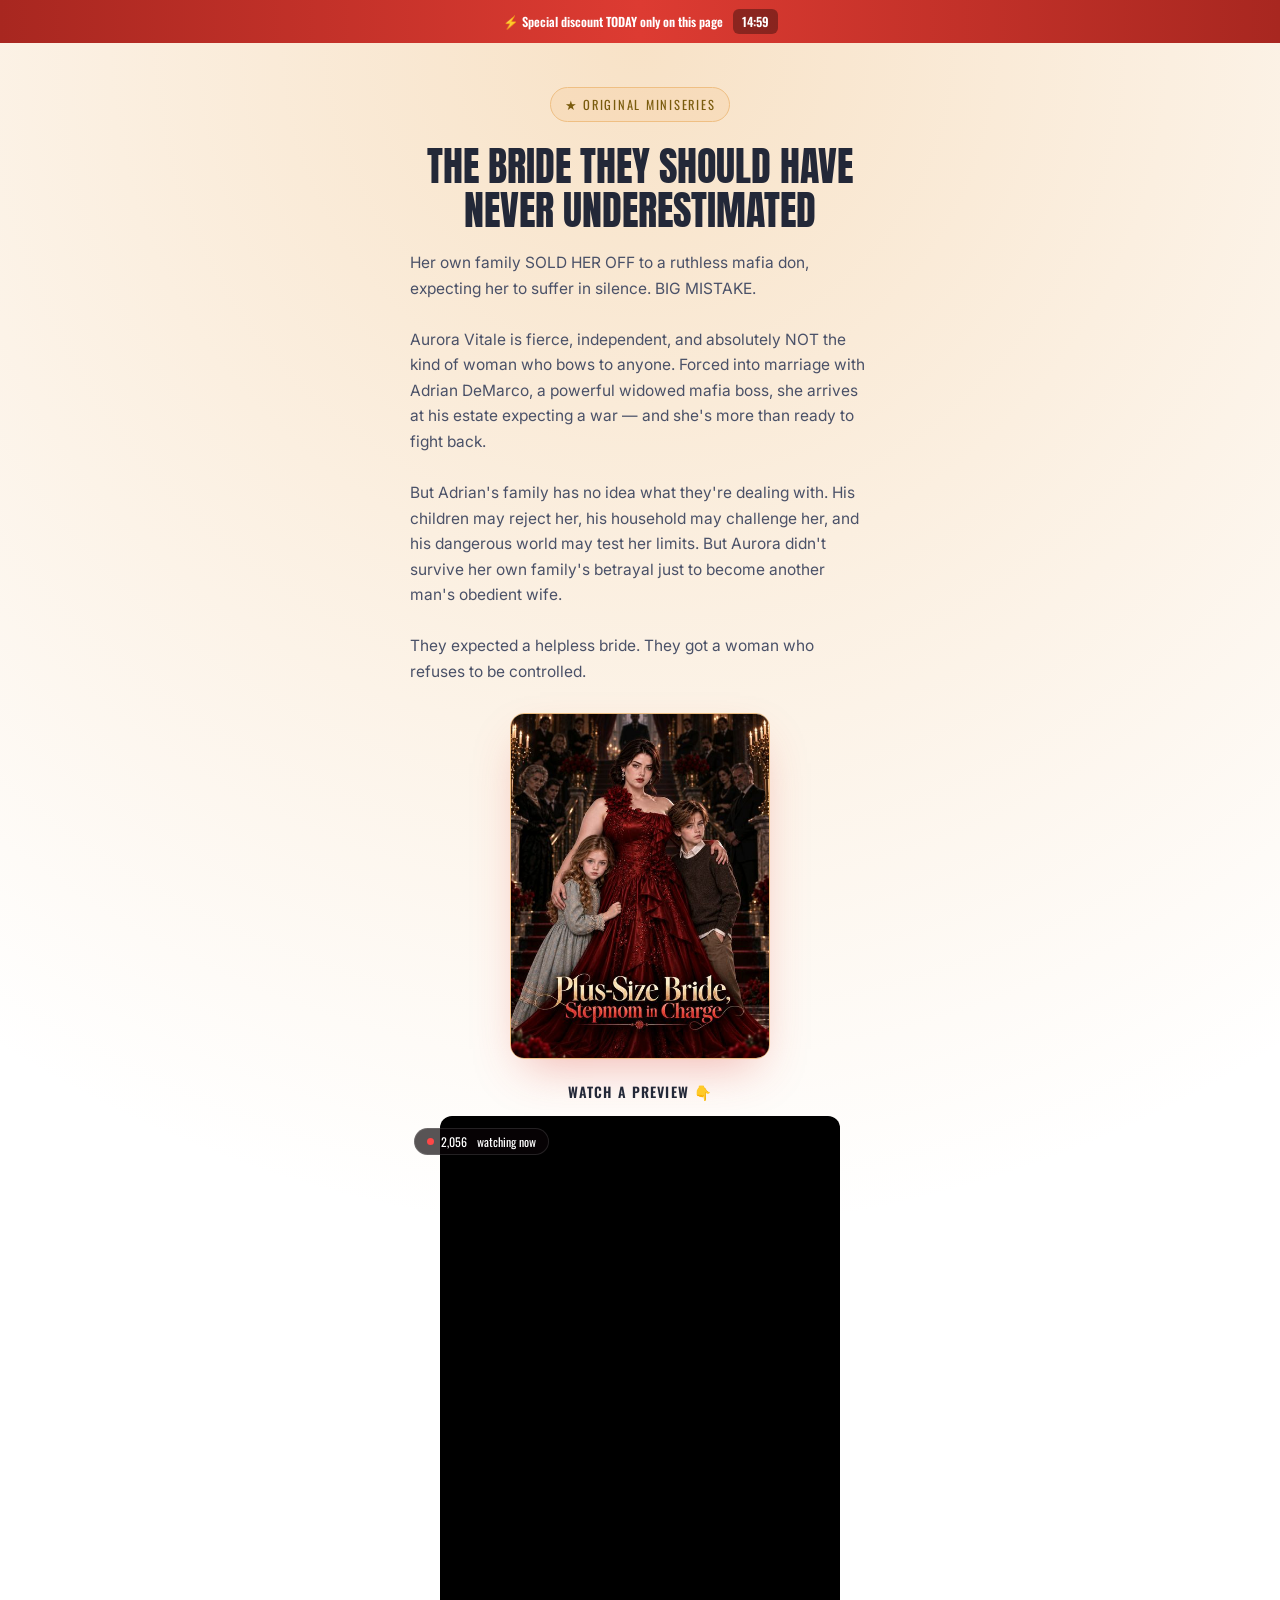
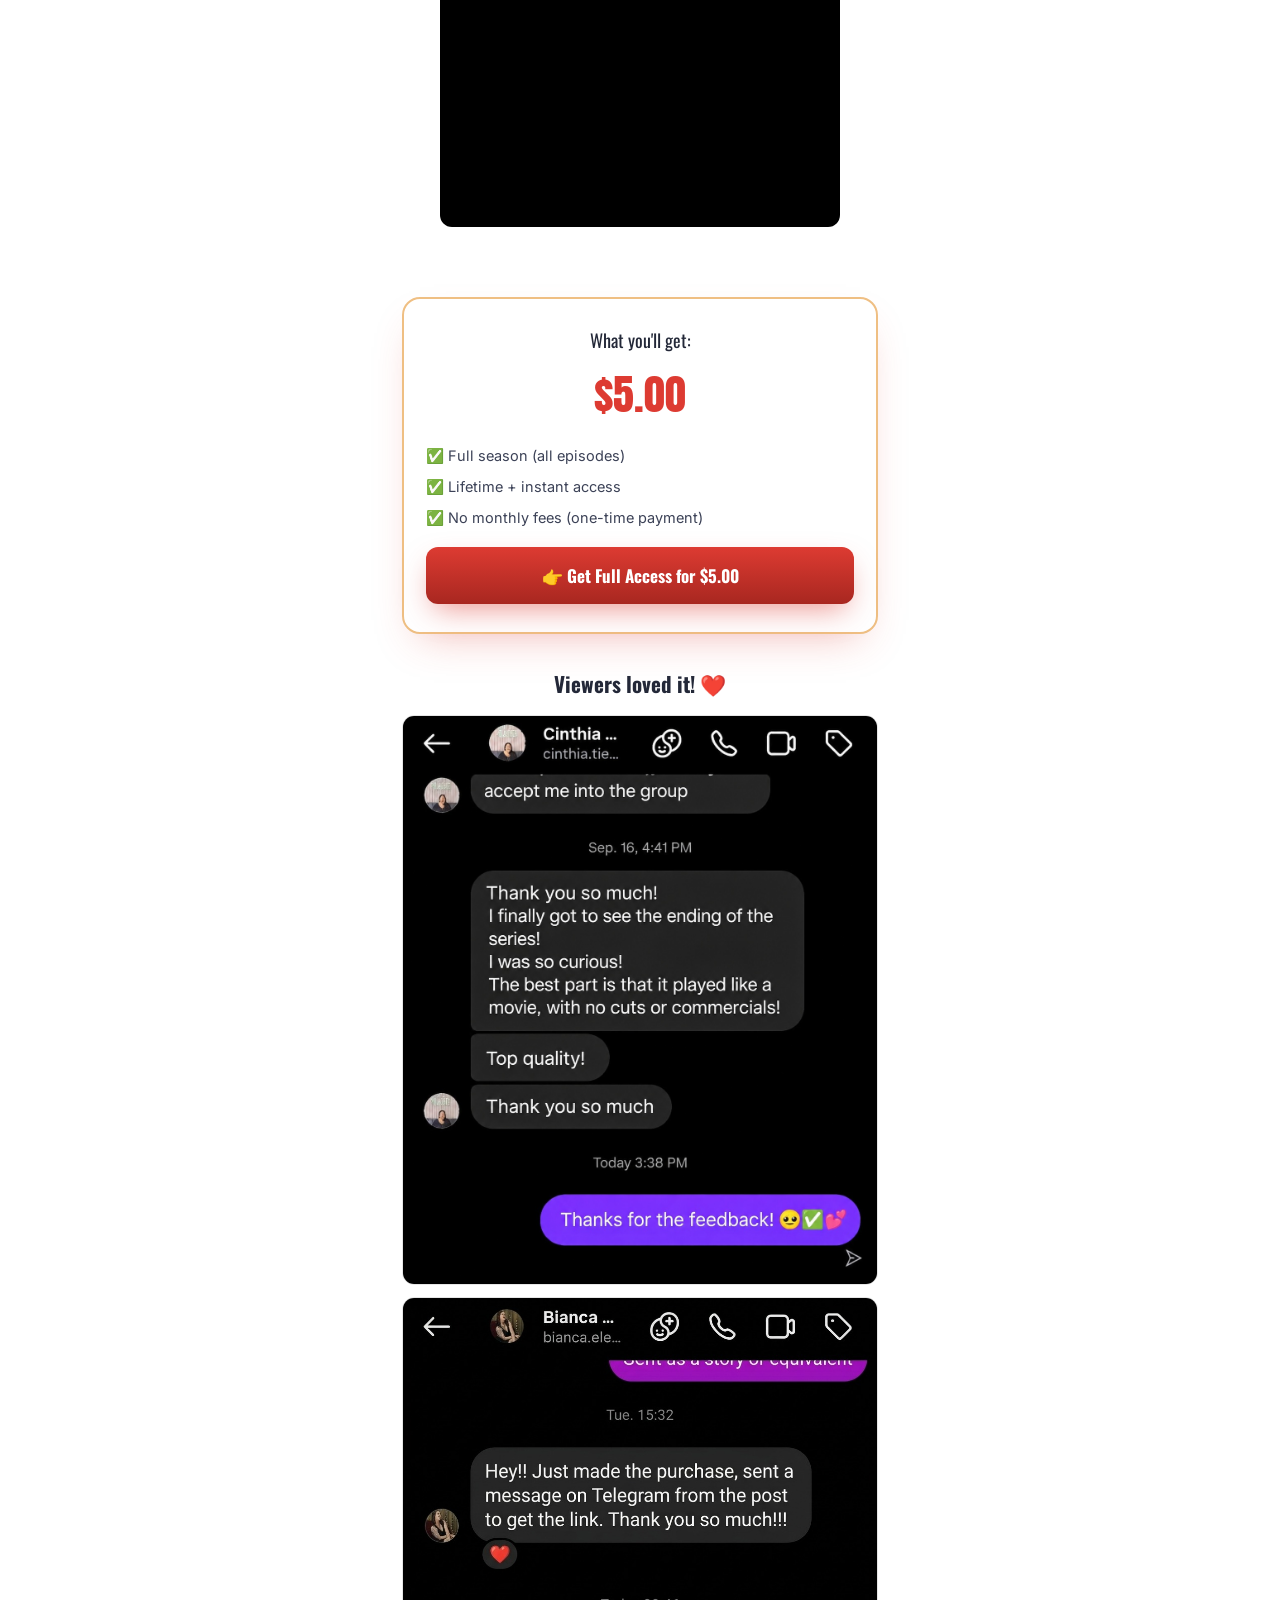
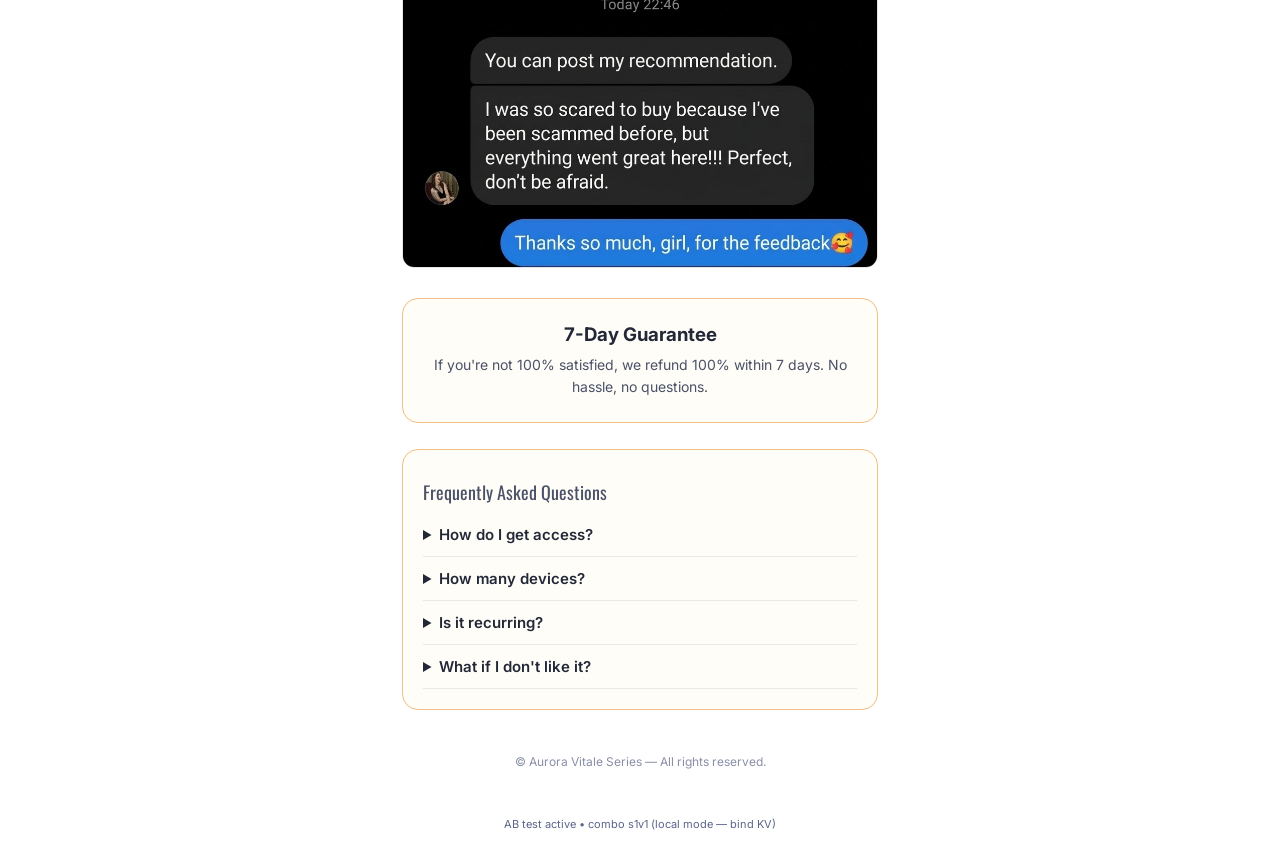
==== public/index.html @ 8e9e40f5 "Player TikTok: bloqueia cliques p/ fora (so play/pause no centro)" ====
<!DOCTYPE html>
<html lang="en">
<head>
<meta charset="UTF-8">
<meta name="viewport" content="width=device-width, initial-scale=1.0">
<title>The Bride They Should Have Never Underestimated — Watch Now</title>
<meta name="description" content="Aurora Vitale was sold off to a ruthless mafia don. Big mistake. Watch the preview now.">
<link rel="preconnect" href="https://fonts.googleapis.com">
<link rel="preconnect" href="https://fonts.gstatic.com" crossorigin>
<link href="https://fonts.googleapis.com/css2?family=Anton&family=Inter:ital,wght@0,400;0,500;0,600;1,400&family=Oswald:wght@500;600;700&display=swap" rel="stylesheet">
<style>
*{margin:0;padding:0;box-sizing:border-box}
body{font-family:'Inter',sans-serif;background:#ffffff;color:#232838;-webkit-font-smoothing:antialiased}
.wrap{max-width:520px;margin:0 auto;padding:0 22px}
.promo-bar{position:sticky;top:0;z-index:500;background:linear-gradient(90deg,#a82720,#dd3b32 50%,#a82720);color:#fff;display:flex;align-items:center;justify-content:center;gap:10px;padding:9px 14px;font-family:'Oswald',sans-serif;font-weight:600;font-size:12.5px;text-align:center}
.promo-timer{background:rgba(0,0,0,.35);padding:3px 9px;border-radius:6px;font-variant-numeric:tabular-nums}
.hero{padding:44px 0 30px;text-align:center;background:radial-gradient(circle at 50% 0%,rgba(239,191,131,.45),transparent 62%),#ffffff}
.kicker{display:inline-flex;align-items:center;gap:8px;font-family:'Oswald',sans-serif;letter-spacing:.14em;font-size:12.5px;color:#7a5c0e;text-transform:uppercase;background:rgba(239,191,131,.22);border:1px solid #efbf83;padding:7px 14px;border-radius:999px;margin-bottom:22px}
h1.title{font-family:'Anton',sans-serif;font-weight:400;text-transform:uppercase;font-size:clamp(28px,8vw,40px);line-height:1.1;margin:0 0 18px}
.subtitle{font-size:15.5px;line-height:1.65;color:#4a5168;max-width:460px;margin:0 auto 28px;white-space:pre-line;text-align:left}
.preview-label{font-family:'Oswald',sans-serif;font-weight:600;text-transform:uppercase;letter-spacing:.08em;font-size:14px;margin:0 0 14px}
.video-frame{width:100%;position:relative;line-height:0}
.video-box{position:relative;width:100%;max-width:400px;margin:0 auto;aspect-ratio:9/16;overflow:hidden;background:#000;border-radius:12px;border:1px solid rgba(0,0,0,.15)}
.video-box video,.video-box iframe{position:absolute;inset:0;width:100%;height:100%;background:#000;border:0}
.video-box video{object-fit:cover}
.click-catcher{position:absolute;left:0;width:100%;z-index:30;background:transparent}
.click-catcher.top{top:0;height:76px}
.click-catcher.bottom{bottom:0;height:84px}
.viewer-badge{position:absolute;top:12px;left:12px;z-index:20;display:flex;align-items:center;gap:7px;background:rgba(10,4,6,.68);border:1px solid rgba(255,255,255,.12);color:#fff;font-family:'Oswald',sans-serif;font-size:12px;padding:6px 12px;border-radius:999px;line-height:1.1}
.dot{width:7px;height:7px;border-radius:50%;background:#ff4747;animation:pulse 1.6s infinite}
@keyframes pulse{0%{box-shadow:0 0 0 0 rgba(255,71,71,.55)}70%{box-shadow:0 0 0 7px rgba(255,71,71,0)}100%{box-shadow:0 0 0 0 rgba(255,71,71,0)}}
.offer-section{padding:40px 0 10px}
.offer-card{background:#ffffff;border:2px solid #efbf83;border-radius:18px;padding:28px 22px;text-align:center;position:relative;box-shadow:0 18px 40px -18px rgba(221,59,50,.35)}
.offer-heading{font-family:'Oswald',sans-serif;font-size:18px;margin-bottom:10px}
.price{font-family:'Anton',sans-serif;font-size:42px;color:#dd3b32;margin:6px 0}
.benefits{list-style:none;text-align:left;margin:18px 0;font-size:14.5px;line-height:1.6;color:#3c4257}
.benefits li{margin:8px 0}
.btn{display:block;width:100%;padding:16px;border-radius:12px;font-family:'Oswald',sans-serif;font-weight:700;font-size:17px;text-decoration:none;text-align:center;cursor:pointer;border:0}
.btn-primary{background:linear-gradient(180deg,#dd3b32,#a82720);color:#fff;box-shadow:0 12px 30px -8px rgba(221,59,50,.55)}
.btn-premium{background:linear-gradient(180deg,#efbf83,#d9a441);color:#3a2a05;margin-top:12px}
.downsell{display:block;margin-top:12px;color:#6b7194;font-size:13px}
.love-heading{text-align:center;font-family:'Oswald',sans-serif;margin:34px 0 16px;font-size:21px}
.testi{display:grid;gap:12px}
.testi img{width:100%;border-radius:12px;border:1px solid rgba(0,0,0,.1)}
.guarantee-card{background:#fffdf7;border:1px solid #efbf83;border-radius:16px;padding:24px;margin-top:30px;text-align:center}
.faq-card{background:#fffdf7;border:1px solid #efbf83;border-radius:16px;padding:20px;margin:26px 0}
.faq-card details{border-bottom:1px solid rgba(0,0,0,.08);padding:12px 0}
.faq-card summary{cursor:pointer;font-weight:600;font-size:15px}
.faq-card p{color:#4a5168;font-size:14px;margin-top:8px;line-height:1.6}
footer{text-align:center;color:#8a8fa8;font-size:12px;padding:18px 0 40px}
.modal-overlay{position:fixed;inset:0;background:rgba(0,0,0,.7);display:none;align-items:center;justify-content:center;padding:20px;z-index:1000}
.modal-overlay.active{display:flex}
.modal-card{background:#ffffff;border-radius:18px;max-width:420px;width:100%;padding:28px 22px;text-align:center;position:relative;border:2px solid #efbf83;color:#232838}
.modal-close{position:absolute;top:10px;right:14px;background:none;border:0;color:#232838;font-size:20px;cursor:pointer}
.badge{background:#efbf83;color:#3a2a05;font-family:'Oswald',sans-serif;font-size:12px;font-weight:700;padding:5px 12px;border-radius:999px;display:inline-block;margin-bottom:12px}
.buy-toast{position:fixed;bottom:16px;left:16px;right:16px;max-width:380px;background:#fff;color:#111;border-radius:12px;padding:12px 14px;display:none;z-index:900;box-shadow:0 10px 30px rgba(0,0,0,.4);font-size:13.5px}
.buy-toast.show{display:block}
.ab-tag{font-size:11px;color:#5b658a;text-align:center;padding:8px}
.cover{width:min(74%,260px);margin:0 auto 22px;border-radius:14px;overflow:hidden;border:1px solid #efbf83;box-shadow:0 20px 45px -14px rgba(221,59,50,.35)}
.cover img{width:100%;display:block}
</style>
</head>
<body data-combo="">

<div class="promo-bar">⚡ Special discount TODAY only on this page <span class="promo-timer" id="timer">15:00</span></div>

<section class="hero">
<div class="wrap">
<div class="kicker">★ Original Miniseries</div>
<h1 class="title" id="ab-title">The Bride They Should Have Never Underestimated</h1>
<p class="subtitle" id="ab-body"></p>
<div class="cover"><img src="assets/cover.jpg" alt="Series cover"></div>
<p class="preview-label">Watch a preview 👇</p>
<div class="video-frame">
<span class="viewer-badge"><span class="dot"></span><span id="viewers">2,058</span>&nbsp;watching now</span>
<div class="video-box" id="ab-video-box">
<iframe id="ab-video" src="https://www.tiktok.com/player/v1/7687159415908125985" allow="encrypted-media; picture-in-picture" loading="lazy" title="Preview"></iframe>
<div class="click-catcher top"></div><div class="click-catcher bottom"></div>
</div>
</div>
</div>
</section>

<section class="offer-section">
<div class="wrap">
<div class="offer-card">
<p class="offer-heading">What you'll get:</p>
<p class="price">$5.00</p>
<ul class="benefits">
<li>✅ Full season (all episodes)</li>
<li>✅ Lifetime + instant access</li>
<li>✅ No monthly fees (one-time payment)</li>
</ul>
<button class="btn btn-primary" id="btn-buy">👉 Get Full Access for $5.00</button>
</div>

<h2 class="love-heading">Viewers loved it! ❤️</h2>
<div class="testi">
<img src="assets/dep1.jpg" alt="Viewer testimonial">
<img src="assets/dep2.jpg" alt="Viewer testimonial">
</div>

<div class="guarantee-card">
<h3>7-Day Guarantee</h3>
<p style="color:#4a5168;font-size:14px;margin-top:8px;line-height:1.6">If you're not 100% satisfied, we refund 100% within 7 days. No hassle, no questions.</p>
</div>

<div class="faq-card">
<p style="font-family:'Oswald';font-size:18px;margin-bottom:6px">Frequently Asked Questions</p>
<details><summary>How do I get access?</summary><p>Right after payment is approved you receive the access link instantly by email/WhatsApp and can watch all episodes.</p></details>
<details><summary>How many devices?</summary><p>Phone, tablet or computer — no device limit.</p></details>
<details><summary>Is it recurring?</summary><p>No. One-time payment, lifetime access, no monthly fees.</p></details>
<details><summary>What if I don't like it?</summary><p>7-day guarantee, 100% refund, no bureaucracy.</p></details>
</div>

<footer>© Aurora Vitale Series — All rights reserved.</footer>
<div class="ab-tag" id="ab-tag">AB test • combo …</div>
</div>
</section>

<div class="modal-overlay" id="modal">
<div class="modal-card">
<button class="modal-close" id="modal-close">✕</button>
<span class="badge">✕ UPGRADE PREMIUM</span>
<h3>Premium Pack</h3>
<p class="price">$10.00</p>
<p style="color:#4a5168;font-size:14px">Lifetime access</p>
<ul class="benefits">
<li>• Full catalog of series</li>
<li>• Daily new releases</li>
<li>• All trending dramas</li>
<li>• Never pay for a series again 😉</li>
</ul>
<a class="btn btn-premium" id="pay-premium" href="/checkout-10.html">Get Premium for $10.00</a>
<a class="downsell" id="pay-basic" href="/checkout-5.html">I want only this series for $5.00</a>
</div>
</div>

<div class="buy-toast" id="toast"><strong id="toast-name">Jessica, Texas</strong> <span id="toast-time">just bought now</span></div>

<script>
// A/B 3x3 on Cloudflare Pages (Functions + KV).
// ?ab=s1v1 forces a combo. Otherwise GET /api/next (global round-robin).
// Falls back to localStorage rotation if API/KV not configured yet.
// Views + clicks POST to /api/track. Checkout links carry ?ab= too.
(function(){
var SYNOPSES = {
1: {title: "The Bride They Should Have Never Underestimated", body: "Her own family SOLD HER OFF to a ruthless mafia don, expecting her to suffer in silence. BIG MISTAKE.\n\nAurora Vitale is fierce, independent, and absolutely NOT the kind of woman who bows to anyone. Forced into marriage with Adrian DeMarco, a powerful widowed mafia boss, she arrives at his estate expecting a war \u2014 and she's more than ready to fight back.\n\nBut Adrian's family has no idea what they're dealing with. His children may reject her, his household may challenge her, and his dangerous world may test her limits. But Aurora didn't survive her own family's betrayal just to become another man's obedient wife.\n\nThey expected a helpless bride. They got a woman who refuses to be controlled."},
2: {title: "The Plus-Size Bride Who Terrified the Mafia", body: "They judged her by her appearance. They underestimated her strength. And they made the BIGGEST mistake of their lives.\n\nAurora Vitale is a plus-size woman with a fierce personality, an unbreakable spirit, and absolutely ZERO intention of letting anyone dictate her worth. When her own family forces her into marriage with Adrian DeMarco, a wealthy and feared mafia don, everyone expects her to be the quiet, obedient bride.\n\nBut Aurora doesn't play by anyone else's rules.\n\nInside the DeMarco estate, she faces a powerful husband, a family full of tension, and children who may not be ready to accept her as their stepmother. Yet the more they challenge her, the more determined she becomes to claim her place.\n\nShe's not there to beg for acceptance. She's not there to prove she's worthy of respect. And she's certainly not there to let anyone treat her like she's nothing."},
3: {title: "The Bride Who Turned a Mafia Empire Upside Down", body: "A FORCED MARRIAGE. A DANGEROUS MAFIA BOSS. A BRIDE WHO REFUSES TO OBEY.\n\nAurora Vitale never expected her own family to betray her by selling her into marriage with Adrian DeMarco, a widowed mafia don accustomed to getting everything he wants.\n\nBut Adrian is about to discover that his new wife is nothing like the woman he expected.\n\nAurora arrives at his estate with a sharp tongue, an iron will, and no intention of becoming a prisoner in her own marriage. As she steps into the role of stepmother to his children, tensions rise, loyalties are tested, and the battle for control of the DeMarco household begins.\n\nAdrian may command a dangerous empire, but Aurora refuses to let his power define her future. And as the walls between them begin to crack, neither of them may be prepared for what comes next."}
};
var PREVIEWS = {
1: {type: "tiktok", id: "7687159415908125985"},
2: {type: "tiktok", id: "7687509802456534305"},
3: {type: "tiktok", id: "7687523753533689121"}
};
function previewEmbed(p){
  if (p.type === "tiktok") return {tag: "iframe", src: "https://www.tiktok.com/player/v1/" + p.id};
  return {tag: "video", src: p.src};
}
var COMBOS = ["s1v1","s1v2","s1v3","s2v1","s2v2","s2v3","s3v1","s3v2","s3v3"];
function qs(name){ try { return new URLSearchParams(window.location.search).get(name); } catch(e){ return null; } }
function fallbackCombo(){
  var n = 0;
  try { n = parseInt(localStorage.getItem("ab_counter") || "0", 10) || 0; } catch(e){}
  var c = COMBOS[n % COMBOS.length];
  try { localStorage.setItem("ab_counter", String(n + 1)); } catch(e){}
  return c;
}
function sendTrack(combo, event){
  try {
    var payload = JSON.stringify({combo: combo, event: event});
    if (navigator.sendBeacon) { navigator.sendBeacon("/api/track", new Blob([payload], {type: "application/json"})); }
    else { fetch("/api/track", {method: "POST", headers: {"content-type": "application/json"}, body: payload, keepalive: true}); }
  } catch(e){}
}
function render(combo, apiMode){
  if (COMBOS.indexOf(combo) === -1) combo = fallbackCombo();
  var s = parseInt(combo.charAt(1), 10), v = parseInt(combo.charAt(3), 10);
  document.body.setAttribute("data-combo", combo);
  document.title = SYNOPSES[s].title + " \u2014 Watch Now";
  document.getElementById("ab-title").textContent = SYNOPSES[s].title;
  document.getElementById("ab-body").textContent = SYNOPSES[s].body;
  document.getElementById("ab-video-box").innerHTML = '<iframe src="https://www.tiktok.com/player/v1/' + PREVIEWS[v].id + '" allow="encrypted-media; picture-in-picture" loading="lazy" title="Preview"></iframe><div class="click-catcher top"></div><div class="click-catcher bottom"></div>';
  document.getElementById("ab-tag").textContent = "AB test active \u2022 combo " + combo + (apiMode ? "" : " (local mode — bind KV)");
  var fwd = "";
  try {
    var keep = new URLSearchParams(window.location.search);
    keep.delete("ab");
    var ks = keep.toString();
    if (ks) fwd = "&" + ks;
  } catch(e){}
  ["pay-premium","pay-basic"].forEach(function(id){
    var a = document.getElementById(id);
    if (a && a.href.indexOf("ab=") === -1) a.href += (a.href.indexOf("?") === -1 ? "?" : "&") + "ab=" + combo + fwd;
  });
  sendTrack(combo, "view");
  ["pay-premium","pay-basic"].forEach(function(id){
    var a = document.getElementById(id);
    if (a && !a.dataset.tracked) { a.dataset.tracked = "1"; a.addEventListener("click", function(){ sendTrack(combo, "click"); }); }
  });
}
var forced = qs("ab");
if (forced && COMBOS.indexOf(forced) !== -1) { render(forced, true); }
else {
  fetch("/api/next", {cache: "no-store"}).then(function(r){ return r.json(); }).then(function(j){
    if (j && j.combo && COMBOS.indexOf(j.combo) !== -1) render(j.combo, true);
    else render(fallbackCombo(), false);
  }).catch(function(){ render(fallbackCombo(), false); });
}
// timer / viewers / toast / modal (same as PHP version)
var total=15*60,t=document.getElementById('timer');
setInterval(function(){var m=Math.floor(total/60),s2=total%60;t.textContent=(m<10?'0':'')+m+':'+(s2<10?'0':'')+s2;total--;if(total<0)total=15*60;},1000);
var vw=2058,el=document.getElementById('viewers');
setInterval(function(){vw+=Math.floor(Math.random()*9)-4;if(vw<1900)vw=1900;if(vw>2200)vw=2200;el.textContent=vw.toLocaleString('en-US');},2200);
var NAMES=['Jessica, Texas','Ashley, Florida','Emily, California','Sarah, New York','Megan, Ohio','Lauren, Georgia','Brittany, Arizona'],TIMES=['just now','1 min ago','2 min ago'];
function pick(a){return a[Math.floor(Math.random()*a.length)]}
var toast=document.getElementById('toast'),tn=document.getElementById('toast-name'),tt=document.getElementById('toast-time');
function show(){tn.textContent=pick(NAMES);tt.textContent=' '+pick(TIMES);toast.classList.add('show');setTimeout(function(){toast.classList.remove('show')},4500)}
setTimeout(show,3000);setInterval(show,9000);
var modal=document.getElementById('modal');
document.getElementById('btn-buy').addEventListener('click',function(){modal.classList.add('active')});
document.getElementById('modal-close').addEventListener('click',function(){modal.classList.remove('active')});
modal.addEventListener('click',function(e){if(e.target===modal)modal.classList.remove('active')});
})();
</script>
</body>
</html>
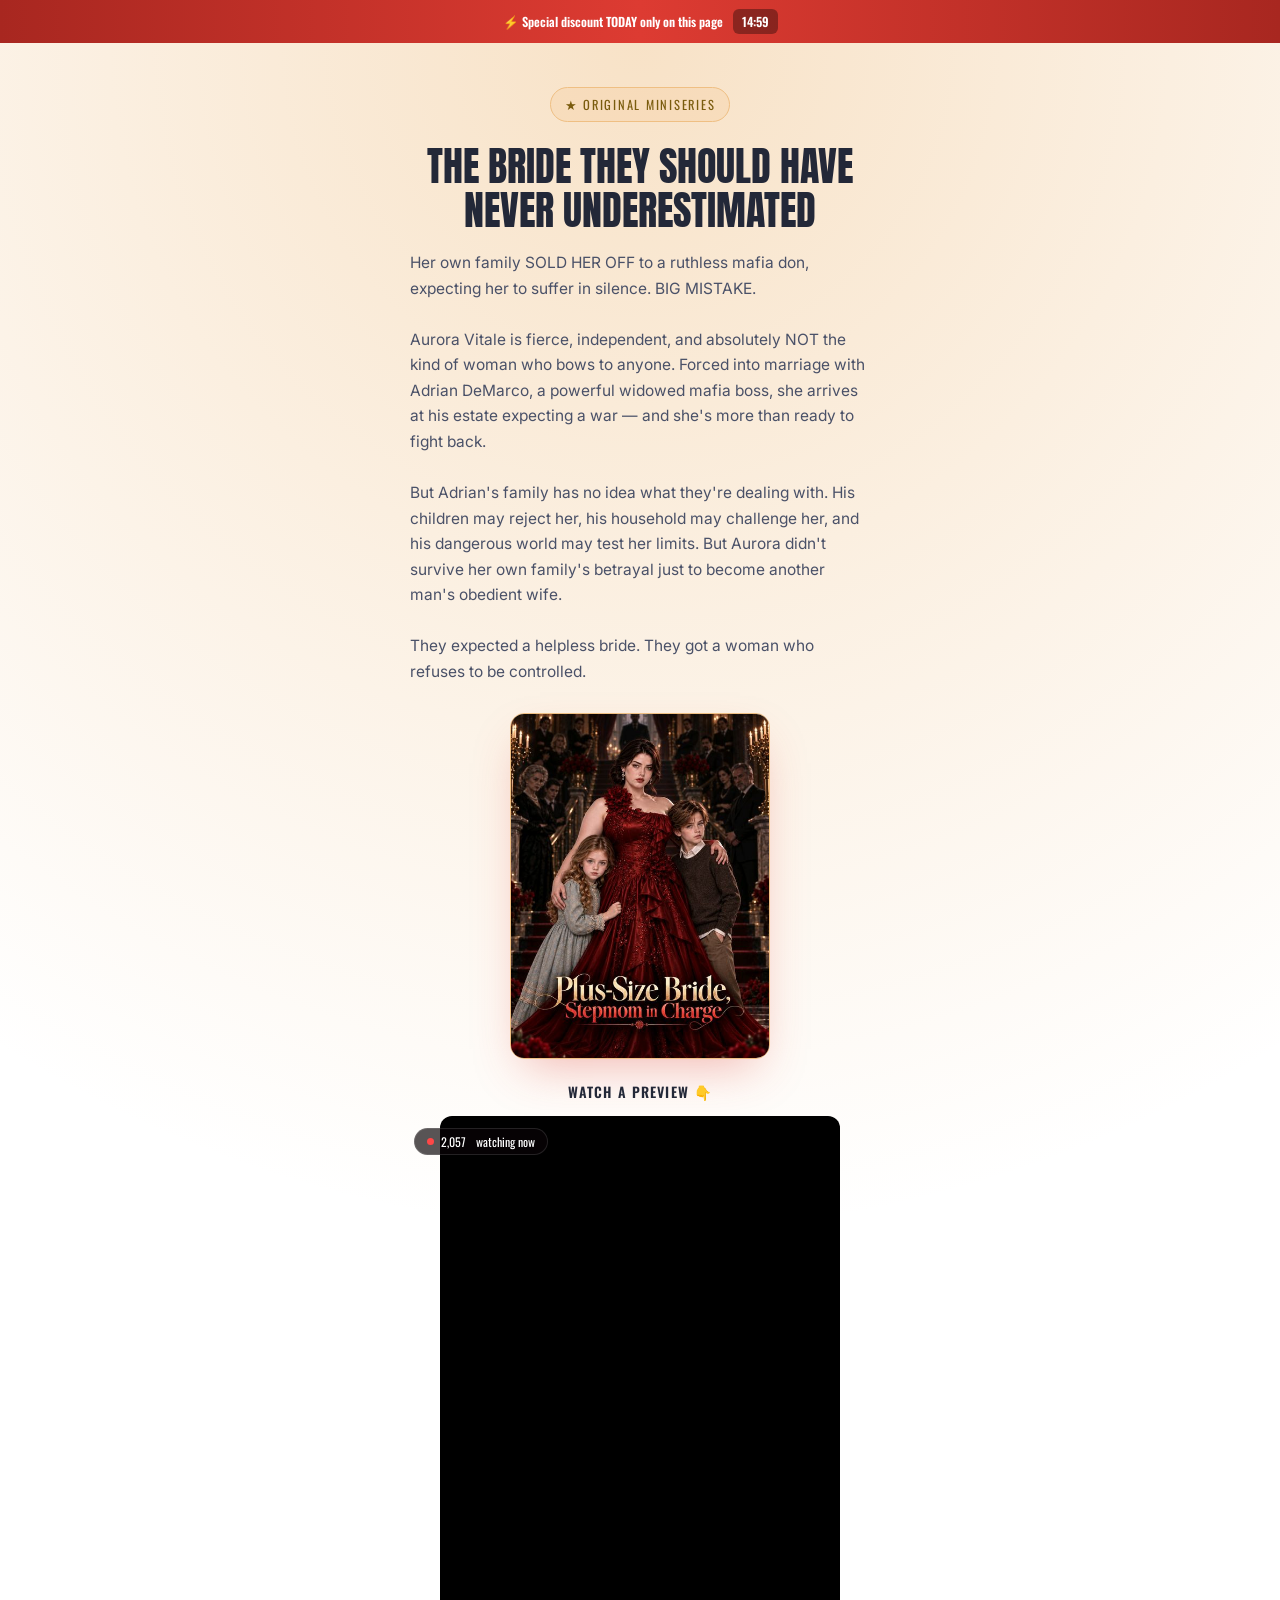
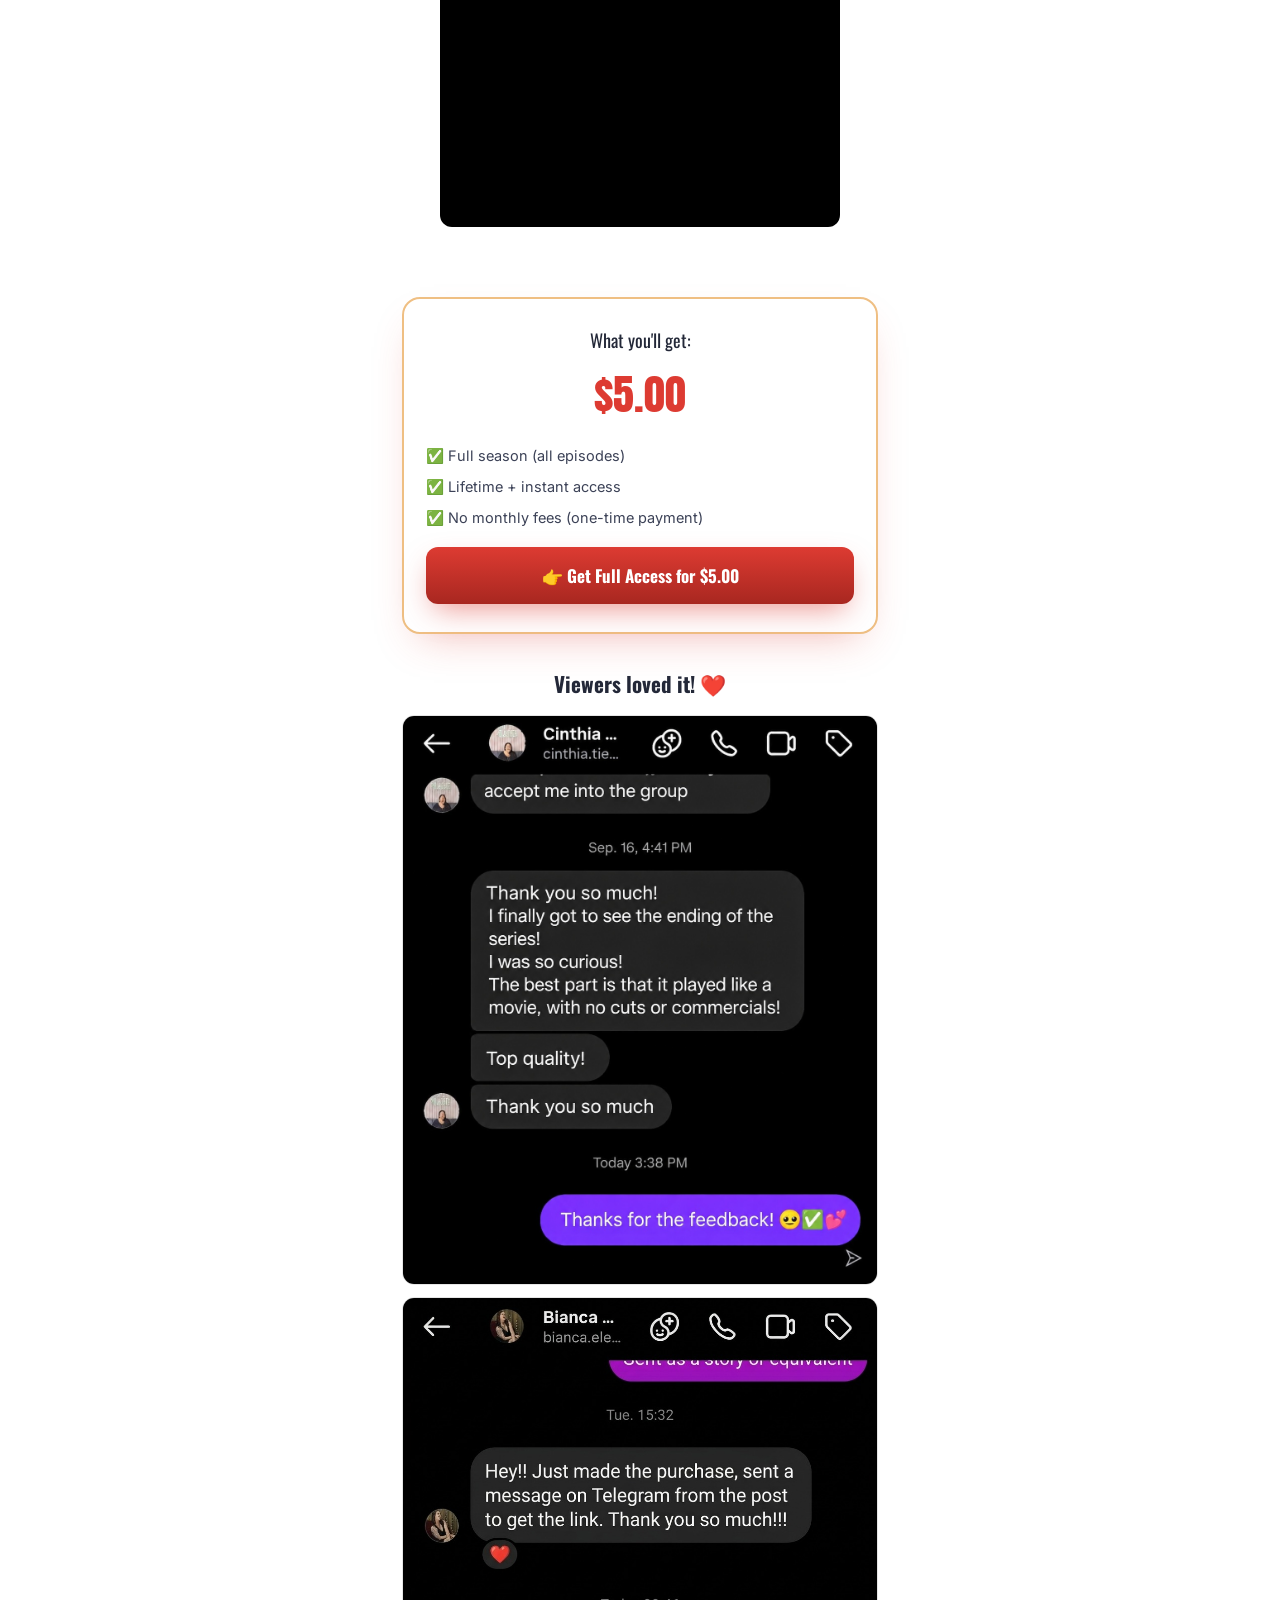
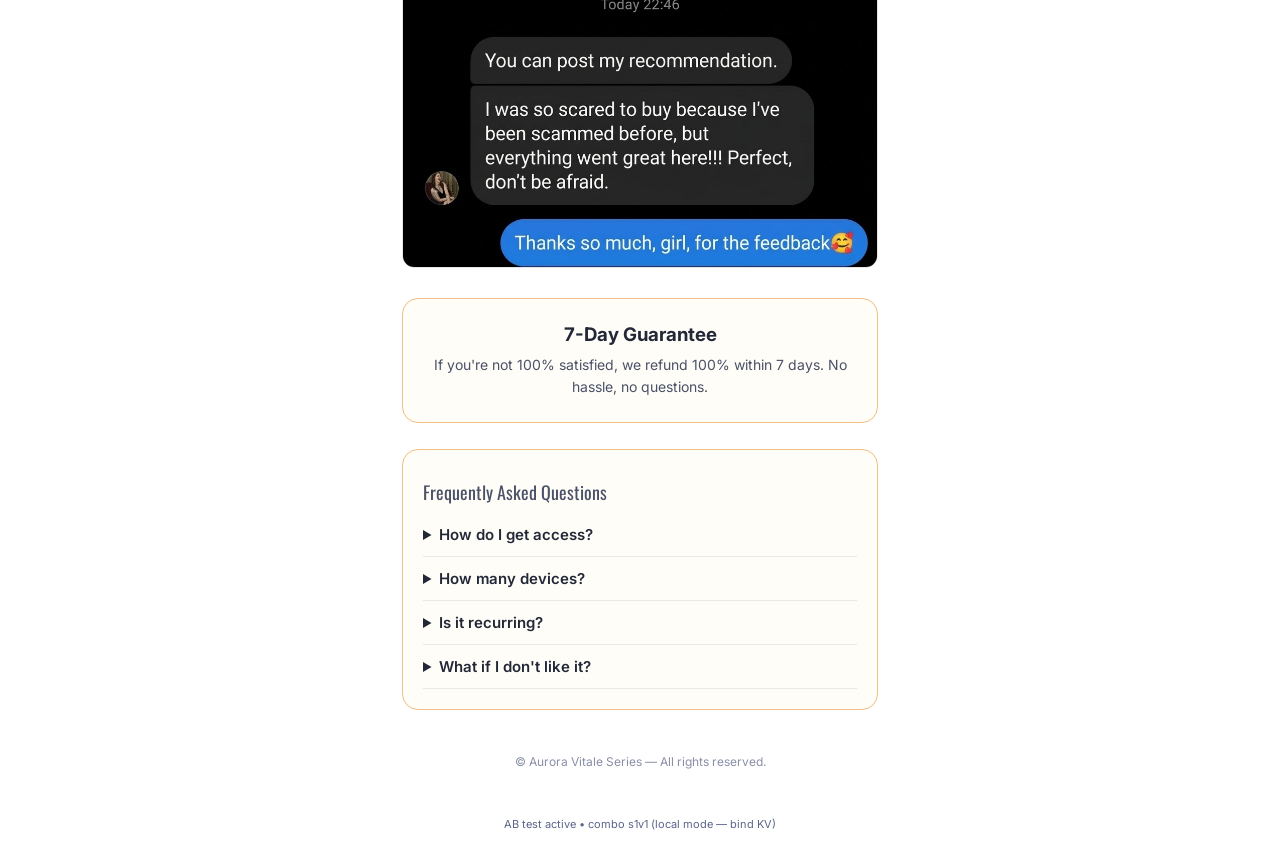
==== commit 7d30a312: "Player: bloqueia barra lateral do TikTok (like/share)" ====
--- a/public/index.html
+++ b/public/index.html
@@ -23,9 +23,10 @@
 .video-box{position:relative;width:100%;max-width:400px;margin:0 auto;aspect-ratio:9/16;overflow:hidden;background:#000;border-radius:12px;border:1px solid rgba(0,0,0,.15)}
 .video-box video,.video-box iframe{position:absolute;inset:0;width:100%;height:100%;background:#000;border:0}
 .video-box video{object-fit:cover}
-.click-catcher{position:absolute;left:0;width:100%;z-index:30;background:transparent}
-.click-catcher.top{top:0;height:76px}
-.click-catcher.bottom{bottom:0;height:84px}
+.click-catcher{position:absolute;z-index:30;background:transparent}
+.click-catcher.top{top:0;left:0;width:100%;height:76px}
+.click-catcher.bottom{bottom:0;left:0;width:100%;height:84px}
+.click-catcher.side{top:76px;bottom:84px;right:0;width:86px}
 .viewer-badge{position:absolute;top:12px;left:12px;z-index:20;display:flex;align-items:center;gap:7px;background:rgba(10,4,6,.68);border:1px solid rgba(255,255,255,.12);color:#fff;font-family:'Oswald',sans-serif;font-size:12px;padding:6px 12px;border-radius:999px;line-height:1.1}
 .dot{width:7px;height:7px;border-radius:50%;background:#ff4747;animation:pulse 1.6s infinite}
 @keyframes pulse{0%{box-shadow:0 0 0 0 rgba(255,71,71,.55)}70%{box-shadow:0 0 0 7px rgba(255,71,71,0)}100%{box-shadow:0 0 0 0 rgba(255,71,71,0)}}
@@ -75,7 +76,7 @@
 <span class="viewer-badge"><span class="dot"></span><span id="viewers">2,058</span>&nbsp;watching now</span>
 <div class="video-box" id="ab-video-box">
 <iframe id="ab-video" src="https://www.tiktok.com/player/v1/7687159415908125985" allow="encrypted-media; picture-in-picture" loading="lazy" title="Preview"></iframe>
-<div class="click-catcher top"></div><div class="click-catcher bottom"></div>
+<div class="click-catcher top"></div><div class="click-catcher bottom"></div><div class="click-catcher side"></div>
 </div>
 </div>
 </div>
@@ -181,7 +182,7 @@
   document.title = SYNOPSES[s].title + " \u2014 Watch Now";
   document.getElementById("ab-title").textContent = SYNOPSES[s].title;
   document.getElementById("ab-body").textContent = SYNOPSES[s].body;
-  document.getElementById("ab-video-box").innerHTML = '<iframe src="https://www.tiktok.com/player/v1/' + PREVIEWS[v].id + '" allow="encrypted-media; picture-in-picture" loading="lazy" title="Preview"></iframe><div class="click-catcher top"></div><div class="click-catcher bottom"></div>';
+  document.getElementById("ab-video-box").innerHTML = '<iframe src="https://www.tiktok.com/player/v1/' + PREVIEWS[v].id + '" allow="encrypted-media; picture-in-picture" loading="lazy" title="Preview"></iframe><div class="click-catcher top"></div><div class="click-catcher bottom"></div><div class="click-catcher side"></div>';
   document.getElementById("ab-tag").textContent = "AB test active \u2022 combo " + combo + (apiMode ? "" : " (local mode — bind KV)");
   var fwd = "";
   try {
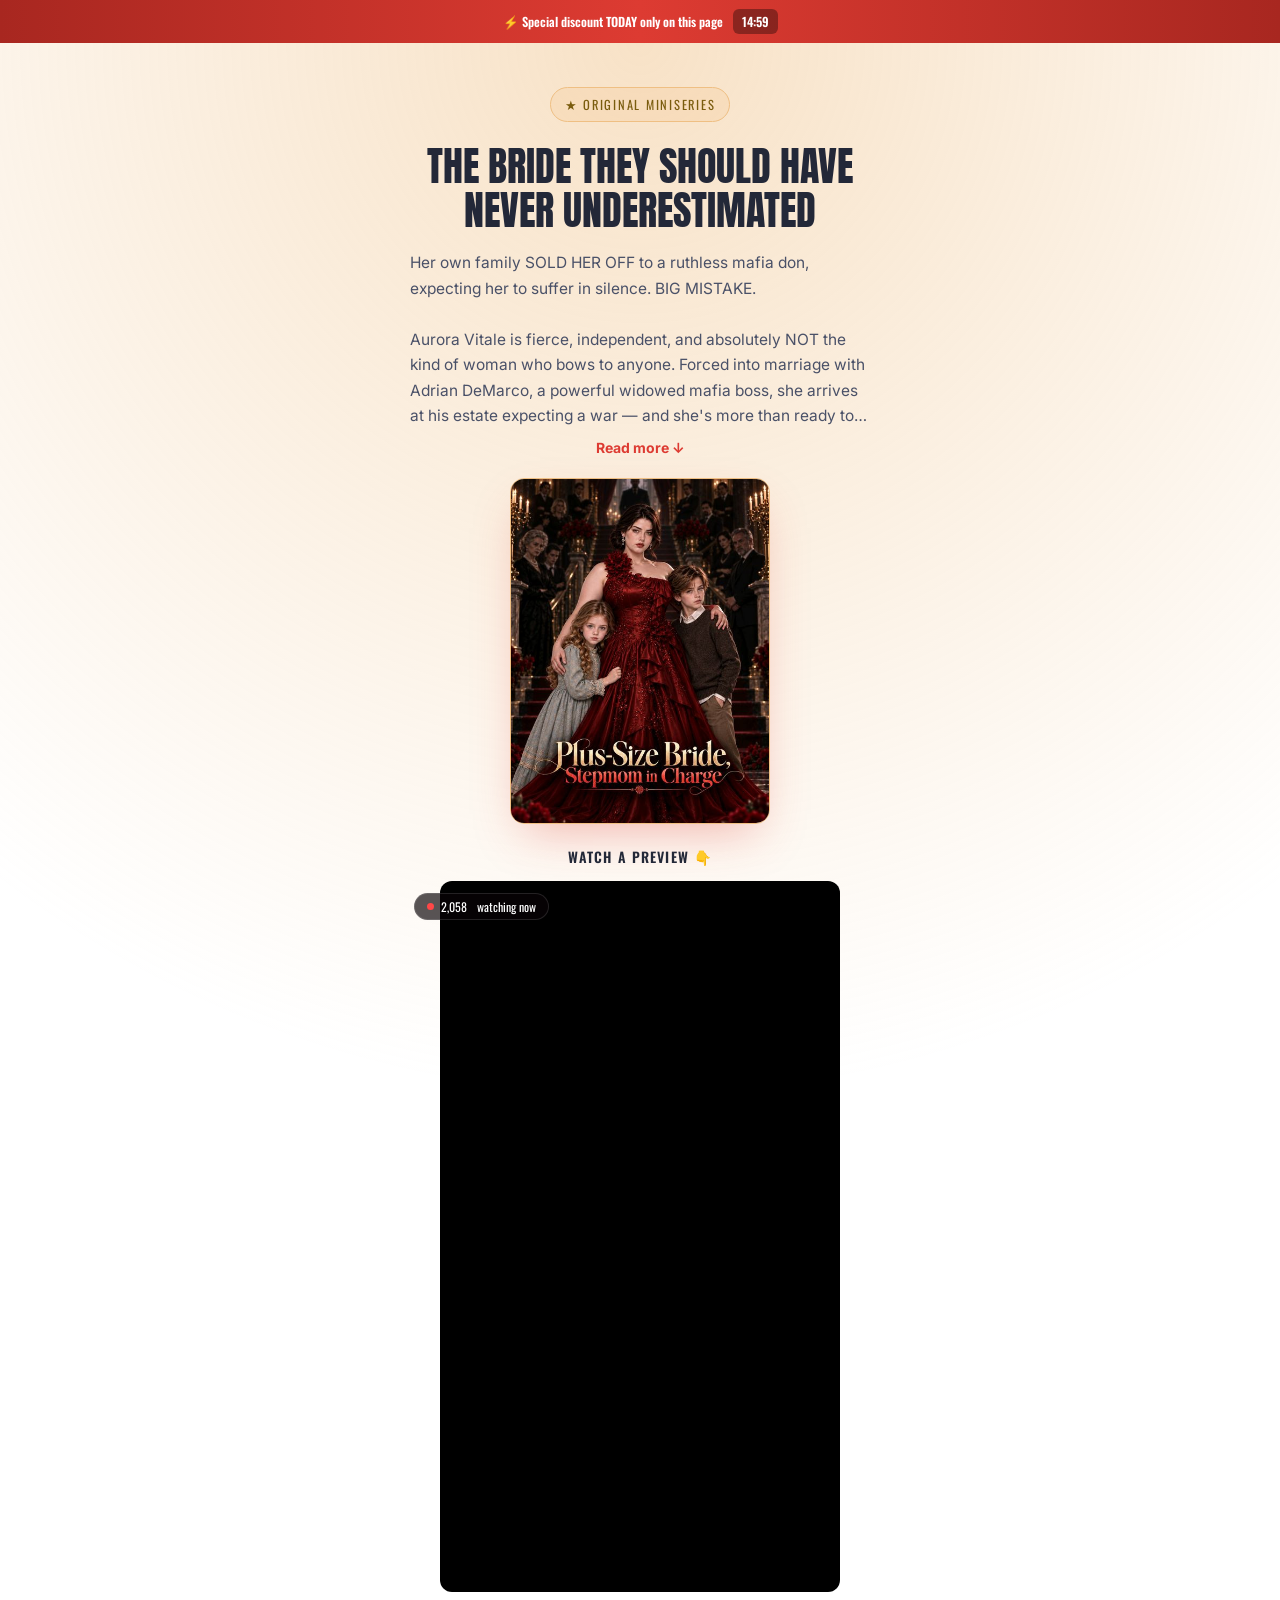
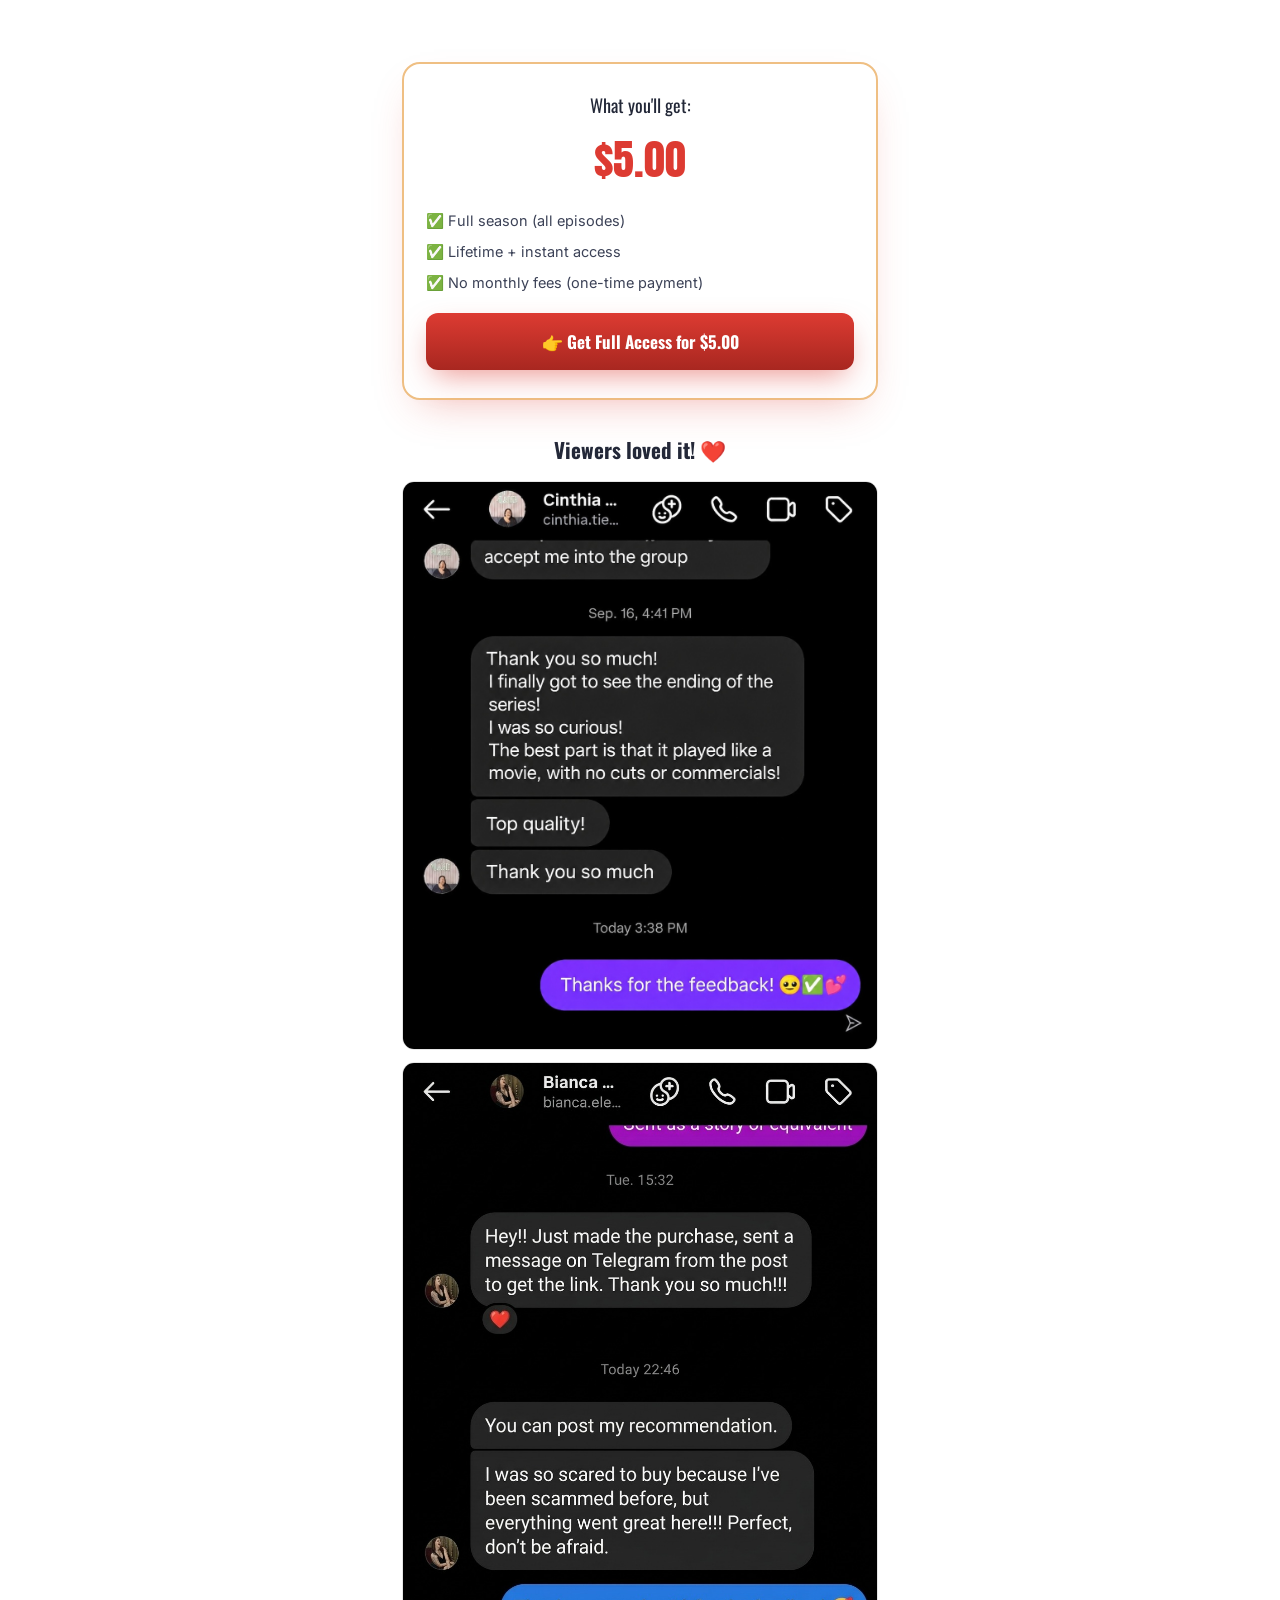
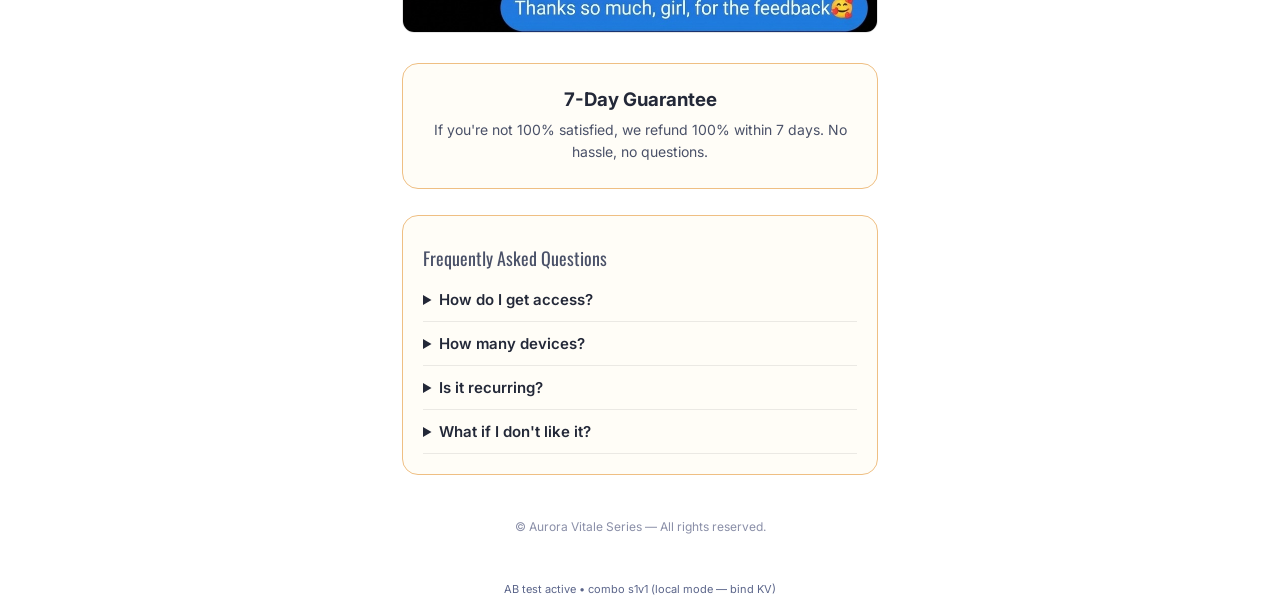
==== commit e210a211: "Sem bump/orderbump Altlink; sinopse com Read more (7 linhas)" ====
--- a/public/index.html
+++ b/public/index.html
@@ -17,7 +17,9 @@
 .hero{padding:44px 0 30px;text-align:center;background:radial-gradient(circle at 50% 0%,rgba(239,191,131,.45),transparent 62%),#ffffff}
 .kicker{display:inline-flex;align-items:center;gap:8px;font-family:'Oswald',sans-serif;letter-spacing:.14em;font-size:12.5px;color:#7a5c0e;text-transform:uppercase;background:rgba(239,191,131,.22);border:1px solid #efbf83;padding:7px 14px;border-radius:999px;margin-bottom:22px}
 h1.title{font-family:'Anton',sans-serif;font-weight:400;text-transform:uppercase;font-size:clamp(28px,8vw,40px);line-height:1.1;margin:0 0 18px}
-.subtitle{font-size:15.5px;line-height:1.65;color:#4a5168;max-width:460px;margin:0 auto 28px;white-space:pre-line;text-align:left}
+.subtitle{font-size:15.5px;line-height:1.65;color:#4a5168;max-width:460px;margin:0 auto 8px;white-space:pre-line;text-align:left}
+.subtitle.clamped{display:-webkit-box;-webkit-line-clamp:7;-webkit-box-orient:vertical;overflow:hidden}
+.readmore{background:none;border:0;color:#dd3b32;font-weight:700;font-size:14px;cursor:pointer;margin-bottom:22px;font-family:'Inter',sans-serif}
 .preview-label{font-family:'Oswald',sans-serif;font-weight:600;text-transform:uppercase;letter-spacing:.08em;font-size:14px;margin:0 0 14px}
 .video-frame{width:100%;position:relative;line-height:0}
 .video-box{position:relative;width:100%;max-width:400px;margin:0 auto;aspect-ratio:9/16;overflow:hidden;background:#000;border-radius:12px;border:1px solid rgba(0,0,0,.15)}
@@ -69,7 +71,8 @@
 <div class="wrap">
 <div class="kicker">★ Original Miniseries</div>
 <h1 class="title" id="ab-title">The Bride They Should Have Never Underestimated</h1>
-<p class="subtitle" id="ab-body"></p>
+<p class="subtitle clamped" id="ab-body"></p>
+<button class="readmore" id="ab-more">Read more ↓</button>
 <div class="cover"><img src="assets/cover.jpg" alt="Series cover"></div>
 <p class="preview-label">Watch a preview 👇</p>
 <div class="video-frame">
@@ -182,6 +185,14 @@
   document.title = SYNOPSES[s].title + " \u2014 Watch Now";
   document.getElementById("ab-title").textContent = SYNOPSES[s].title;
   document.getElementById("ab-body").textContent = SYNOPSES[s].body;
+  var moreBtn = document.getElementById("ab-more");
+  document.getElementById("ab-body").classList.add("clamped");
+  moreBtn.textContent = "Read more ↓";
+  moreBtn.onclick = function(){
+    var b = document.getElementById("ab-body");
+    var on = b.classList.toggle("clamped");
+    moreBtn.textContent = on ? "Read more ↓" : "Show less ↑";
+  };
   document.getElementById("ab-video-box").innerHTML = '<iframe src="https://www.tiktok.com/player/v1/' + PREVIEWS[v].id + '" allow="encrypted-media; picture-in-picture" loading="lazy" title="Preview"></iframe><div class="click-catcher top"></div><div class="click-catcher bottom"></div><div class="click-catcher side"></div>';
   document.getElementById("ab-tag").textContent = "AB test active \u2022 combo " + combo + (apiMode ? "" : " (local mode — bind KV)");
   var fwd = "";
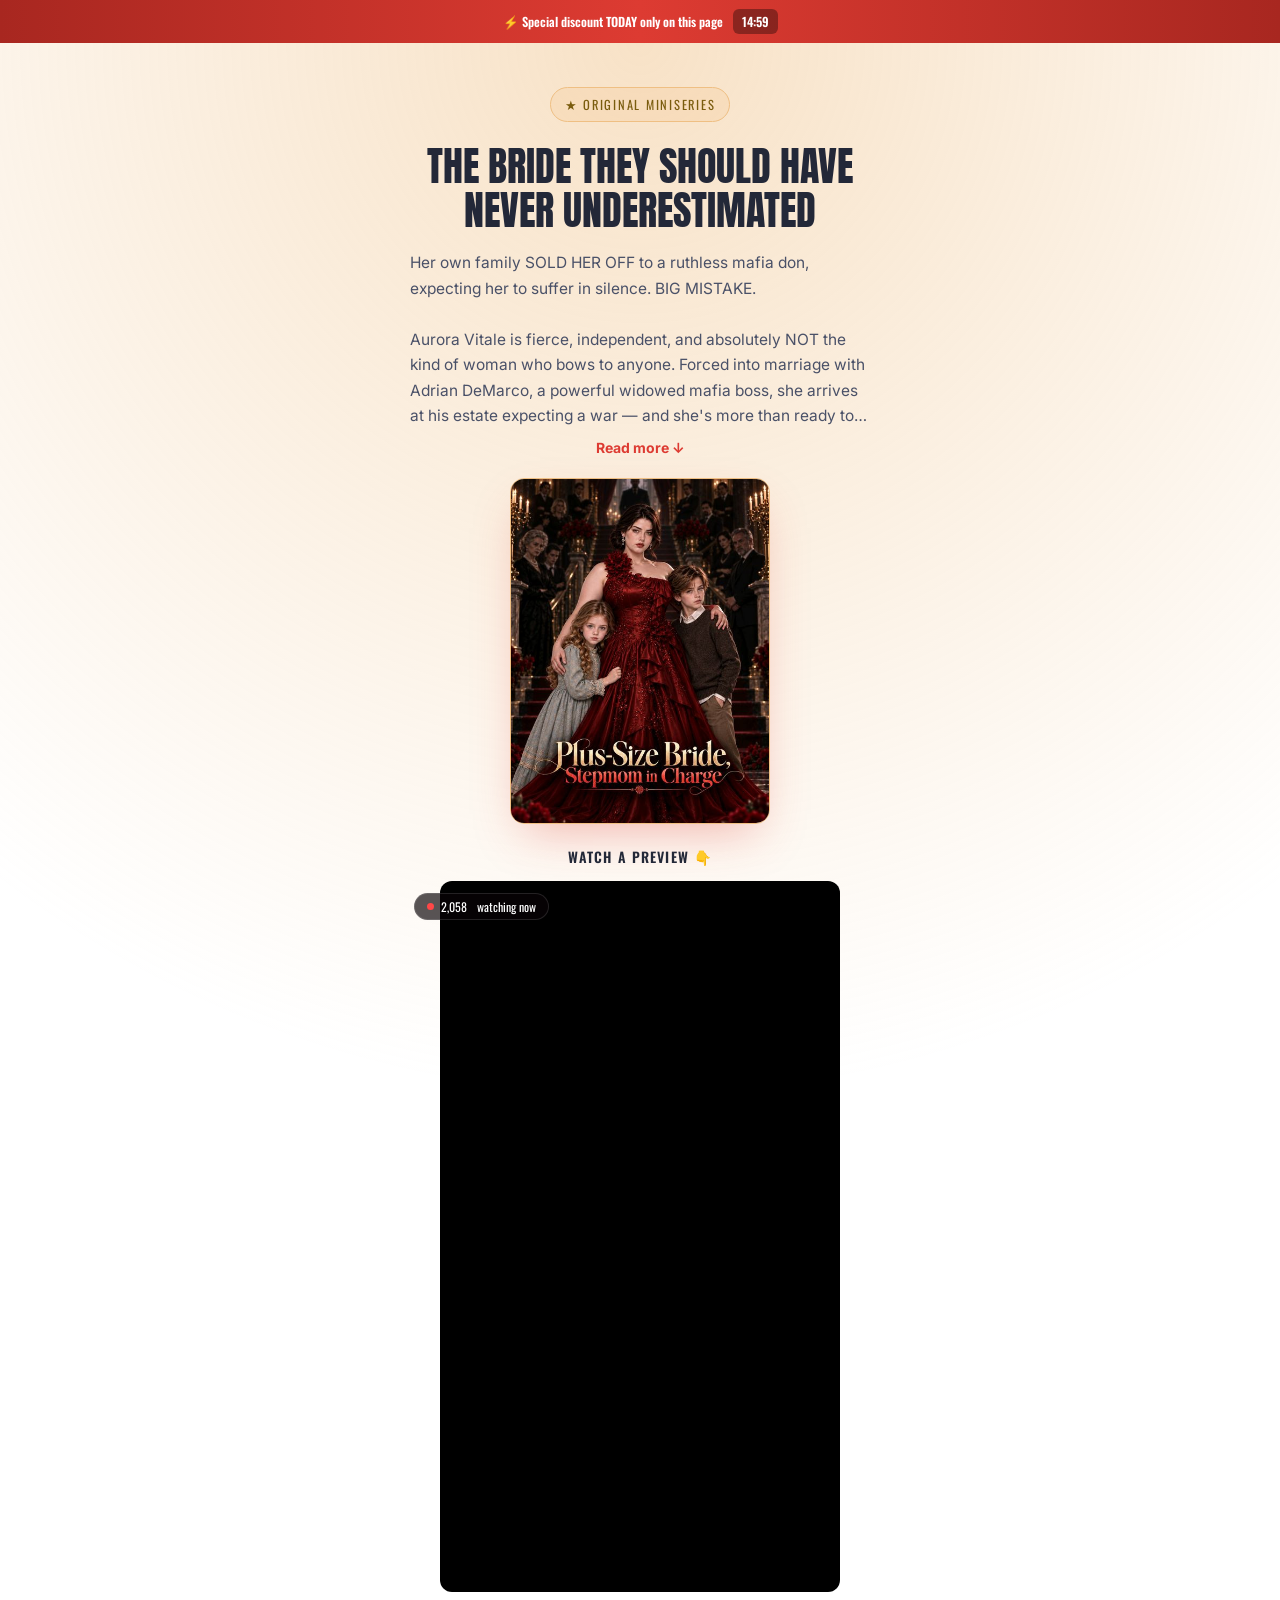
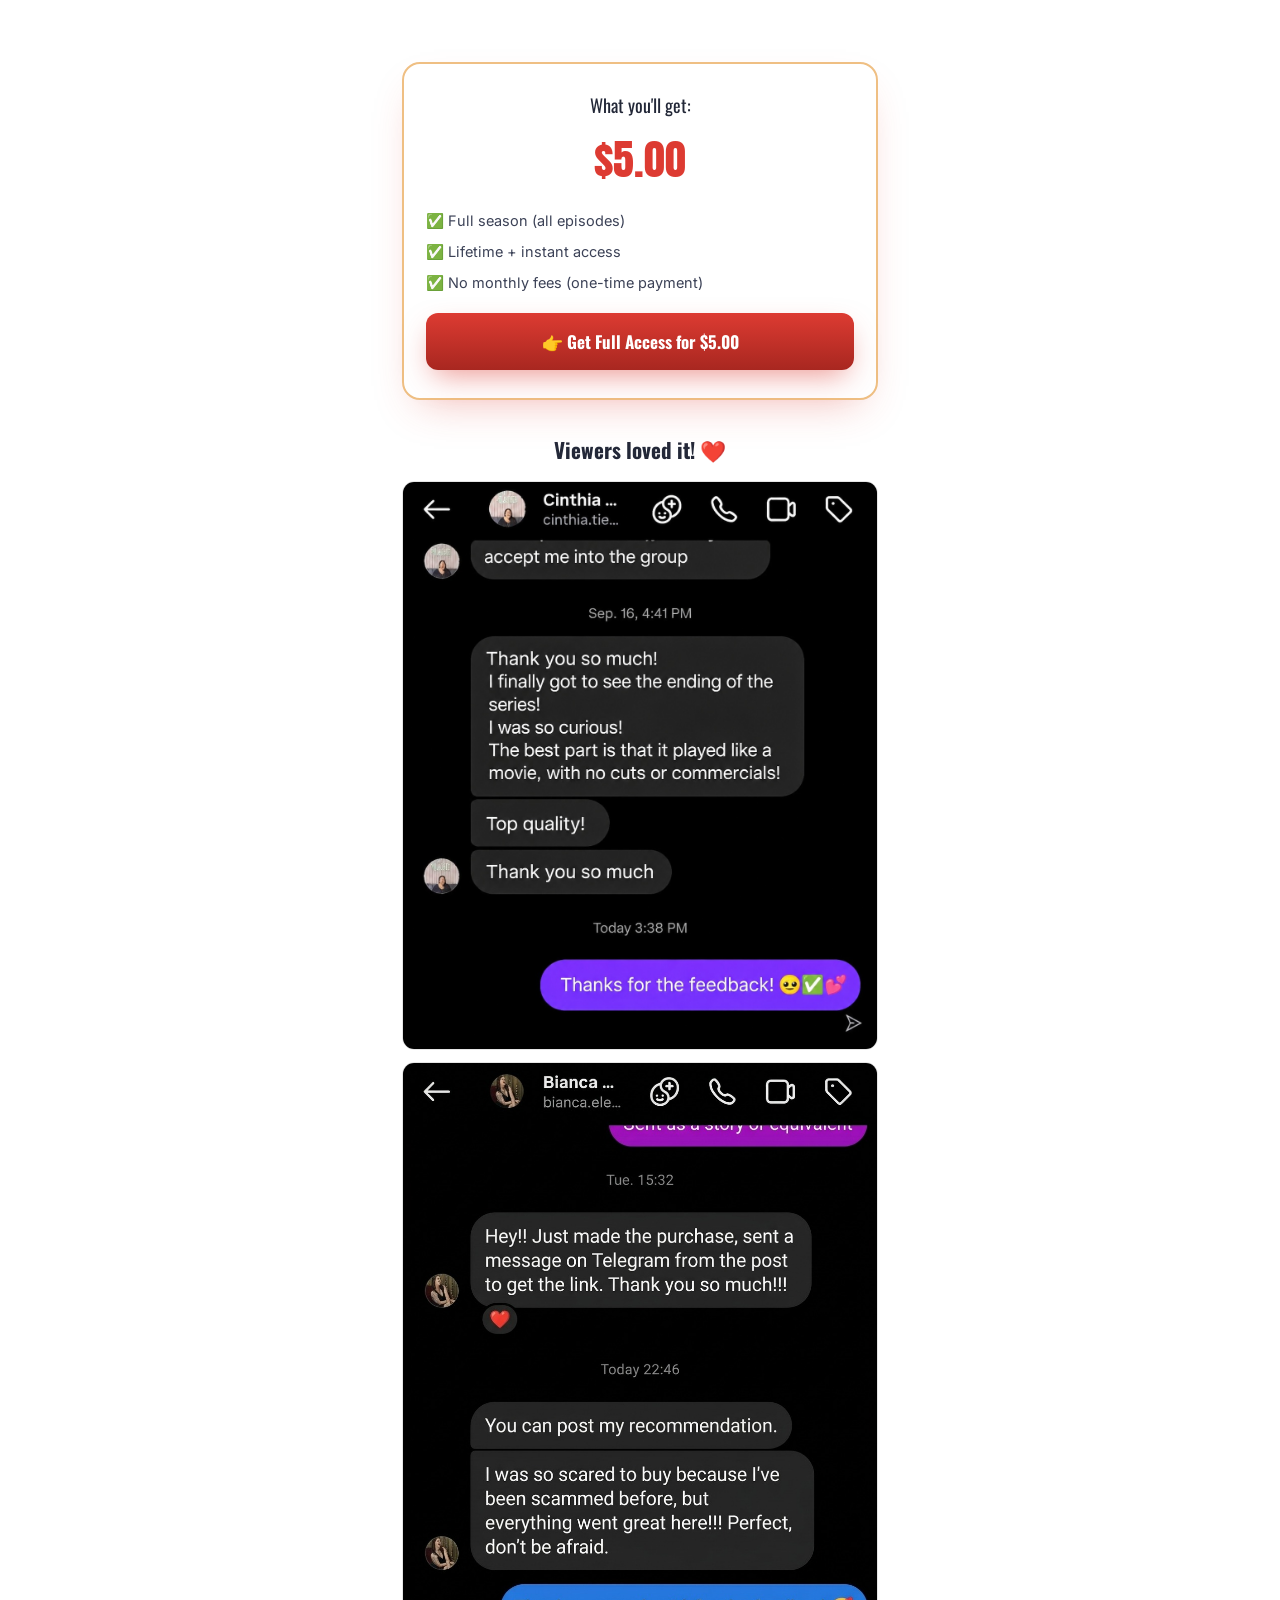
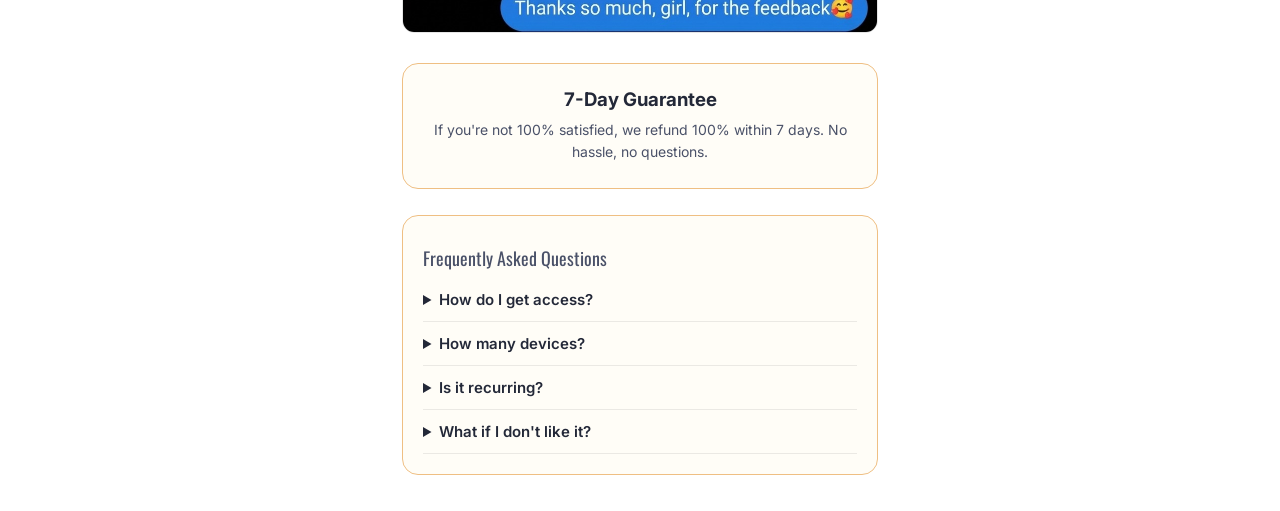
==== commit 464fd362: "Remove rodape e tag AB da pagina de vendas" ====
--- a/public/index.html
+++ b/public/index.html
@@ -117,8 +117,6 @@
 <details><summary>What if I don't like it?</summary><p>7-day guarantee, 100% refund, no bureaucracy.</p></details>
 </div>
 
-<footer>© Aurora Vitale Series — All rights reserved.</footer>
-<div class="ab-tag" id="ab-tag">AB test • combo …</div>
 </div>
 </section>
 
@@ -194,7 +192,6 @@
     moreBtn.textContent = on ? "Read more ↓" : "Show less ↑";
   };
   document.getElementById("ab-video-box").innerHTML = '<iframe src="https://www.tiktok.com/player/v1/' + PREVIEWS[v].id + '" allow="encrypted-media; picture-in-picture" loading="lazy" title="Preview"></iframe><div class="click-catcher top"></div><div class="click-catcher bottom"></div><div class="click-catcher side"></div>';
-  document.getElementById("ab-tag").textContent = "AB test active \u2022 combo " + combo + (apiMode ? "" : " (local mode — bind KV)");
   var fwd = "";
   try {
     var keep = new URLSearchParams(window.location.search);
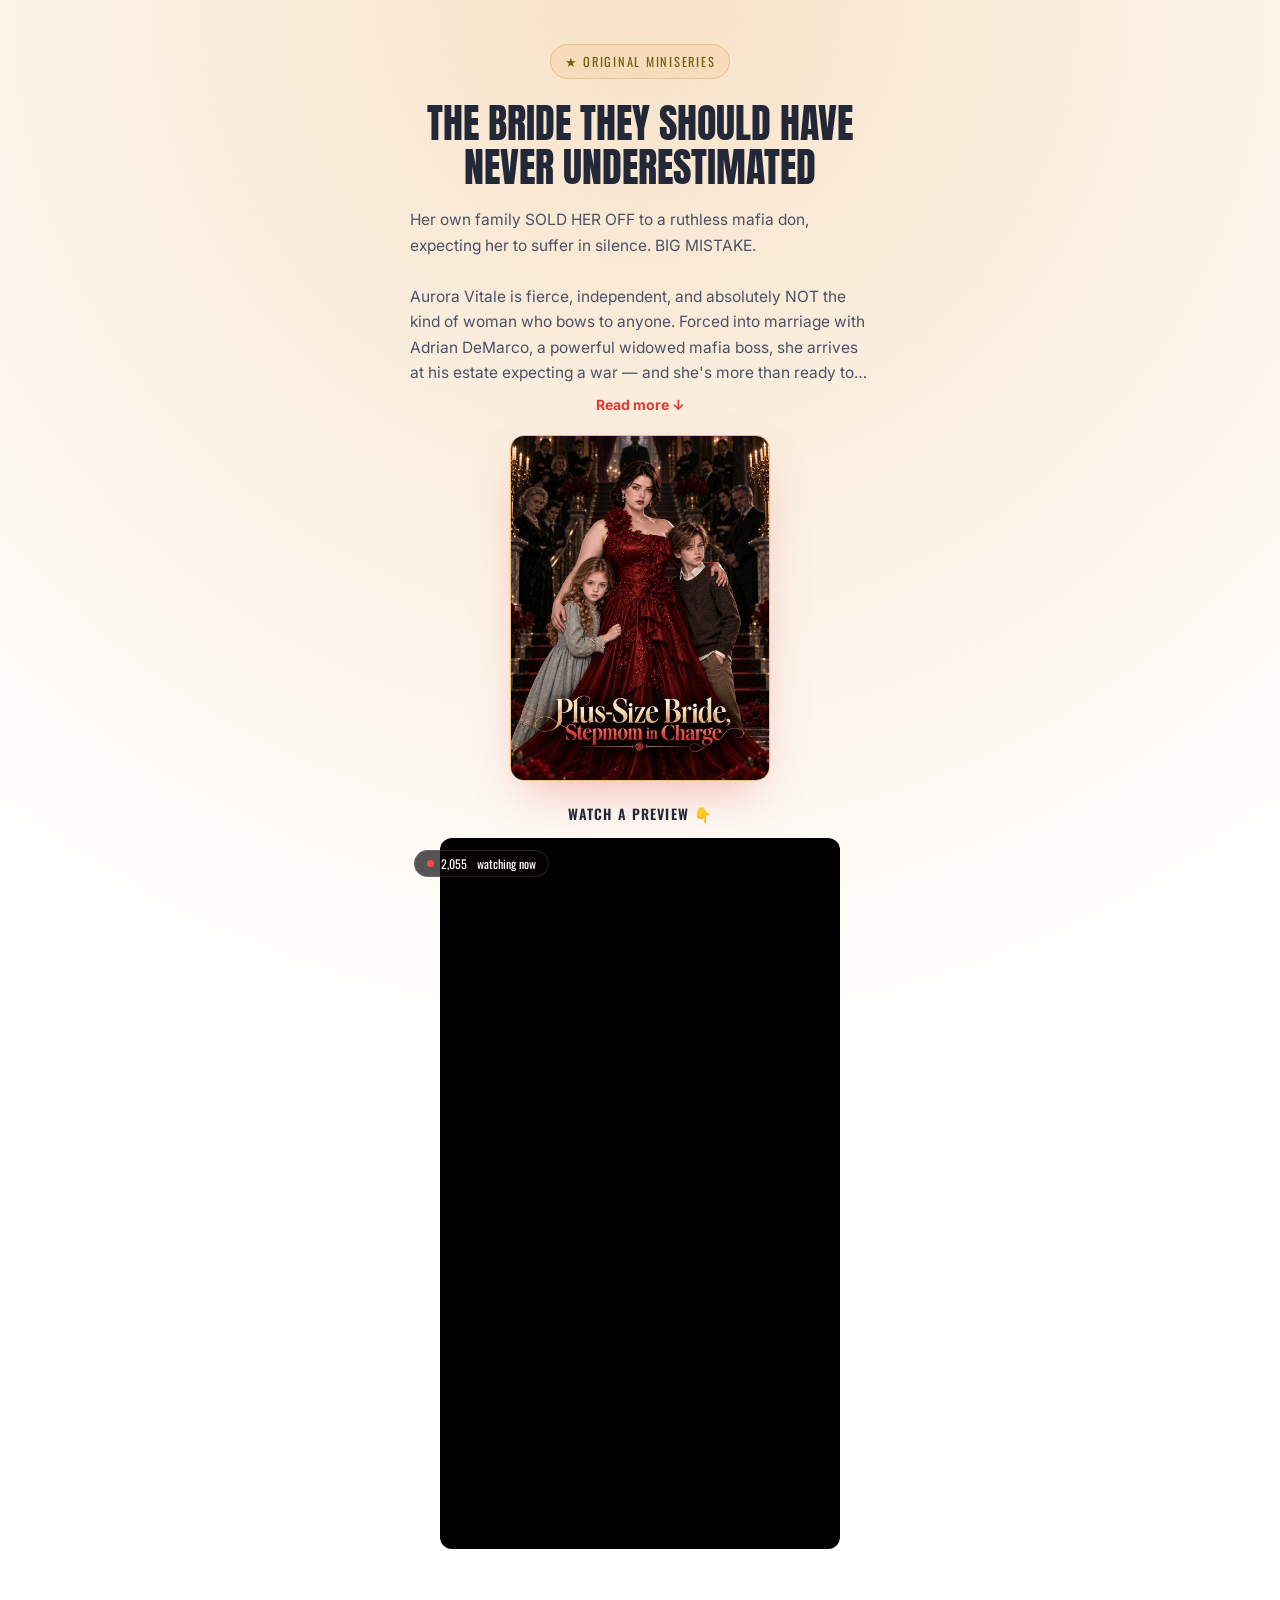
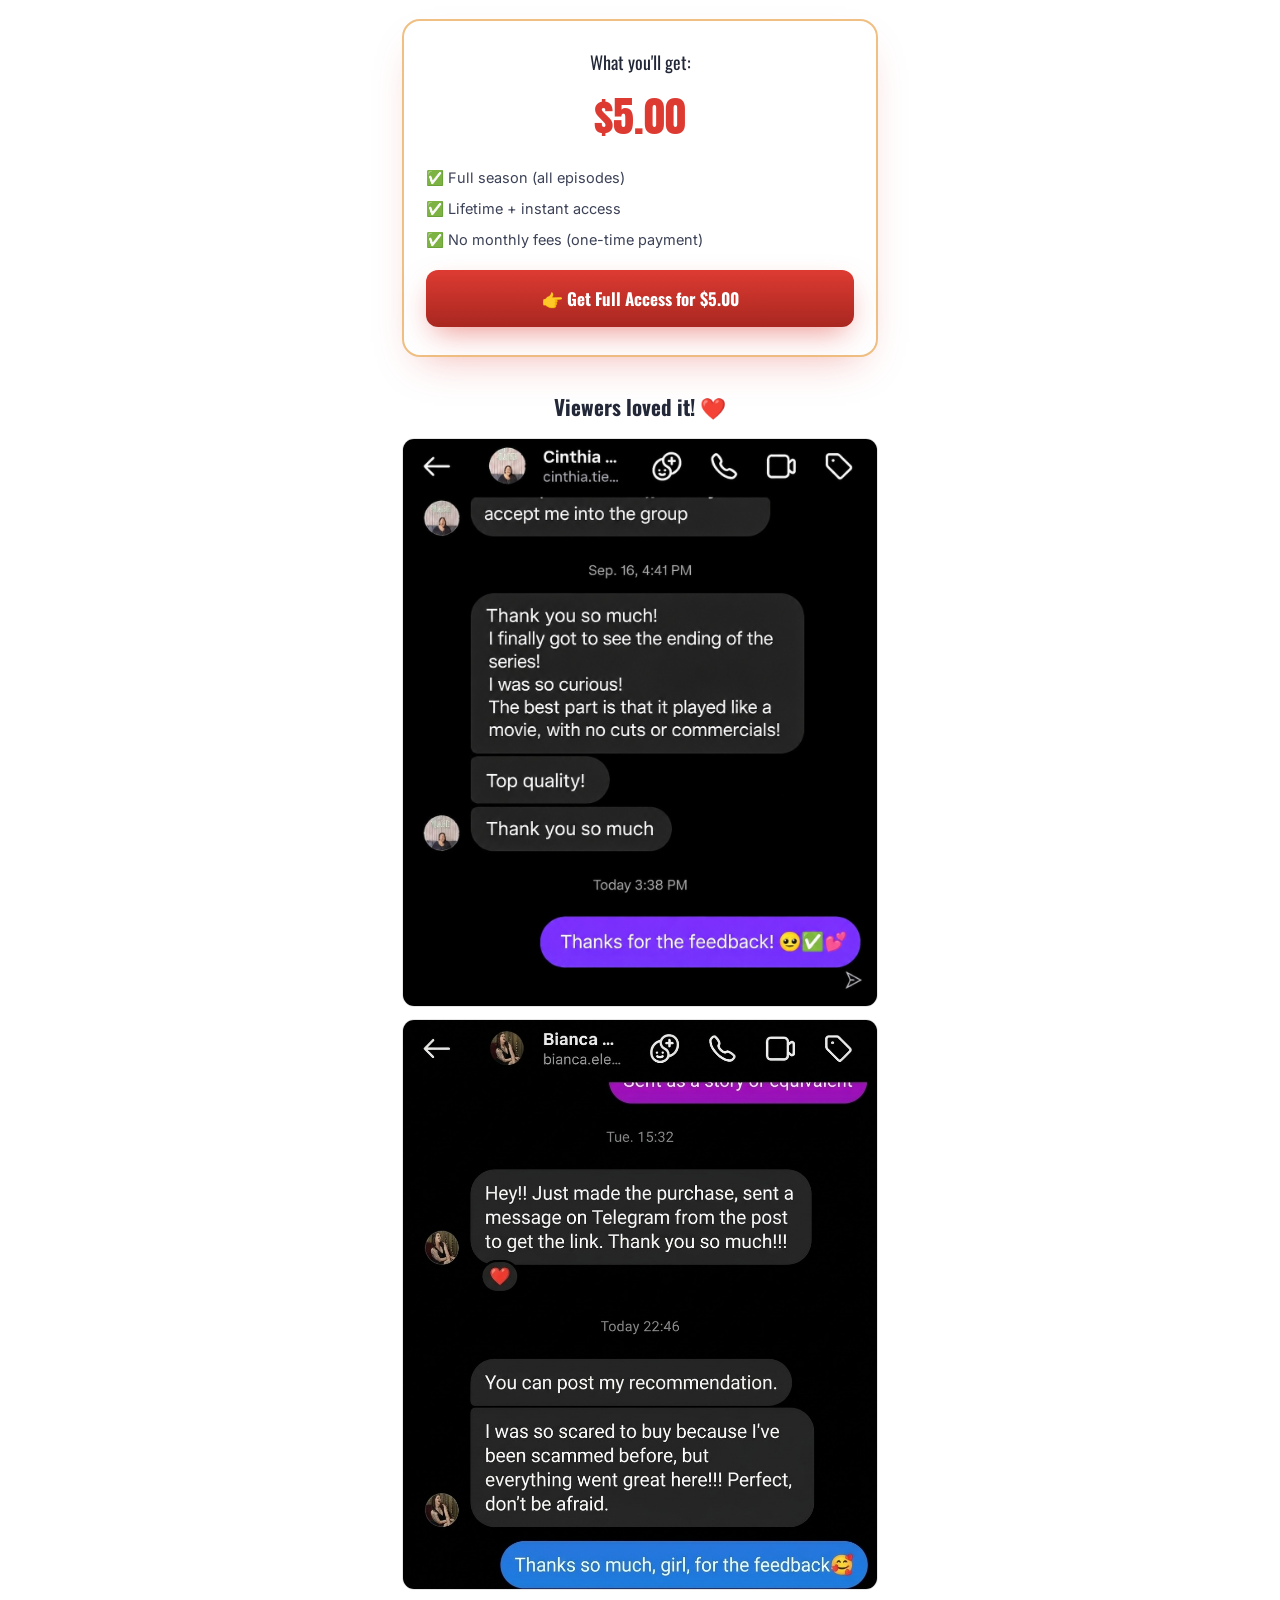
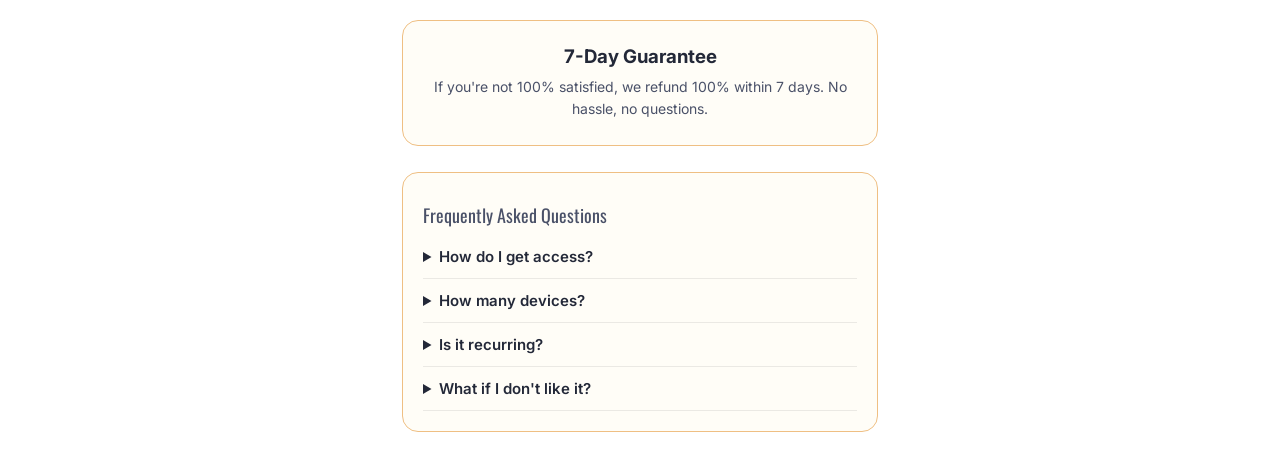
==== commit e7ad5233: "Remove barra promo countdown da vendas" ====
--- a/public/index.html
+++ b/public/index.html
@@ -65,8 +65,6 @@
 </head>
 <body data-combo="">
 
-<div class="promo-bar">⚡ Special discount TODAY only on this page <span class="promo-timer" id="timer">15:00</span></div>
-
 <section class="hero">
 <div class="wrap">
 <div class="kicker">★ Original Miniseries</div>
@@ -217,9 +215,7 @@
     else render(fallbackCombo(), false);
   }).catch(function(){ render(fallbackCombo(), false); });
 }
-// timer / viewers / toast / modal (same as PHP version)
-var total=15*60,t=document.getElementById('timer');
-setInterval(function(){var m=Math.floor(total/60),s2=total%60;t.textContent=(m<10?'0':'')+m+':'+(s2<10?'0':'')+s2;total--;if(total<0)total=15*60;},1000);
+// viewers / toast / modal
 var vw=2058,el=document.getElementById('viewers');
 setInterval(function(){vw+=Math.floor(Math.random()*9)-4;if(vw<1900)vw=1900;if(vw>2200)vw=2200;el.textContent=vw.toLocaleString('en-US');},2200);
 var NAMES=['Jessica, Texas','Ashley, Florida','Emily, California','Sarah, New York','Megan, Ohio','Lauren, Georgia','Brittany, Arizona'],TIMES=['just now','1 min ago','2 min ago'];
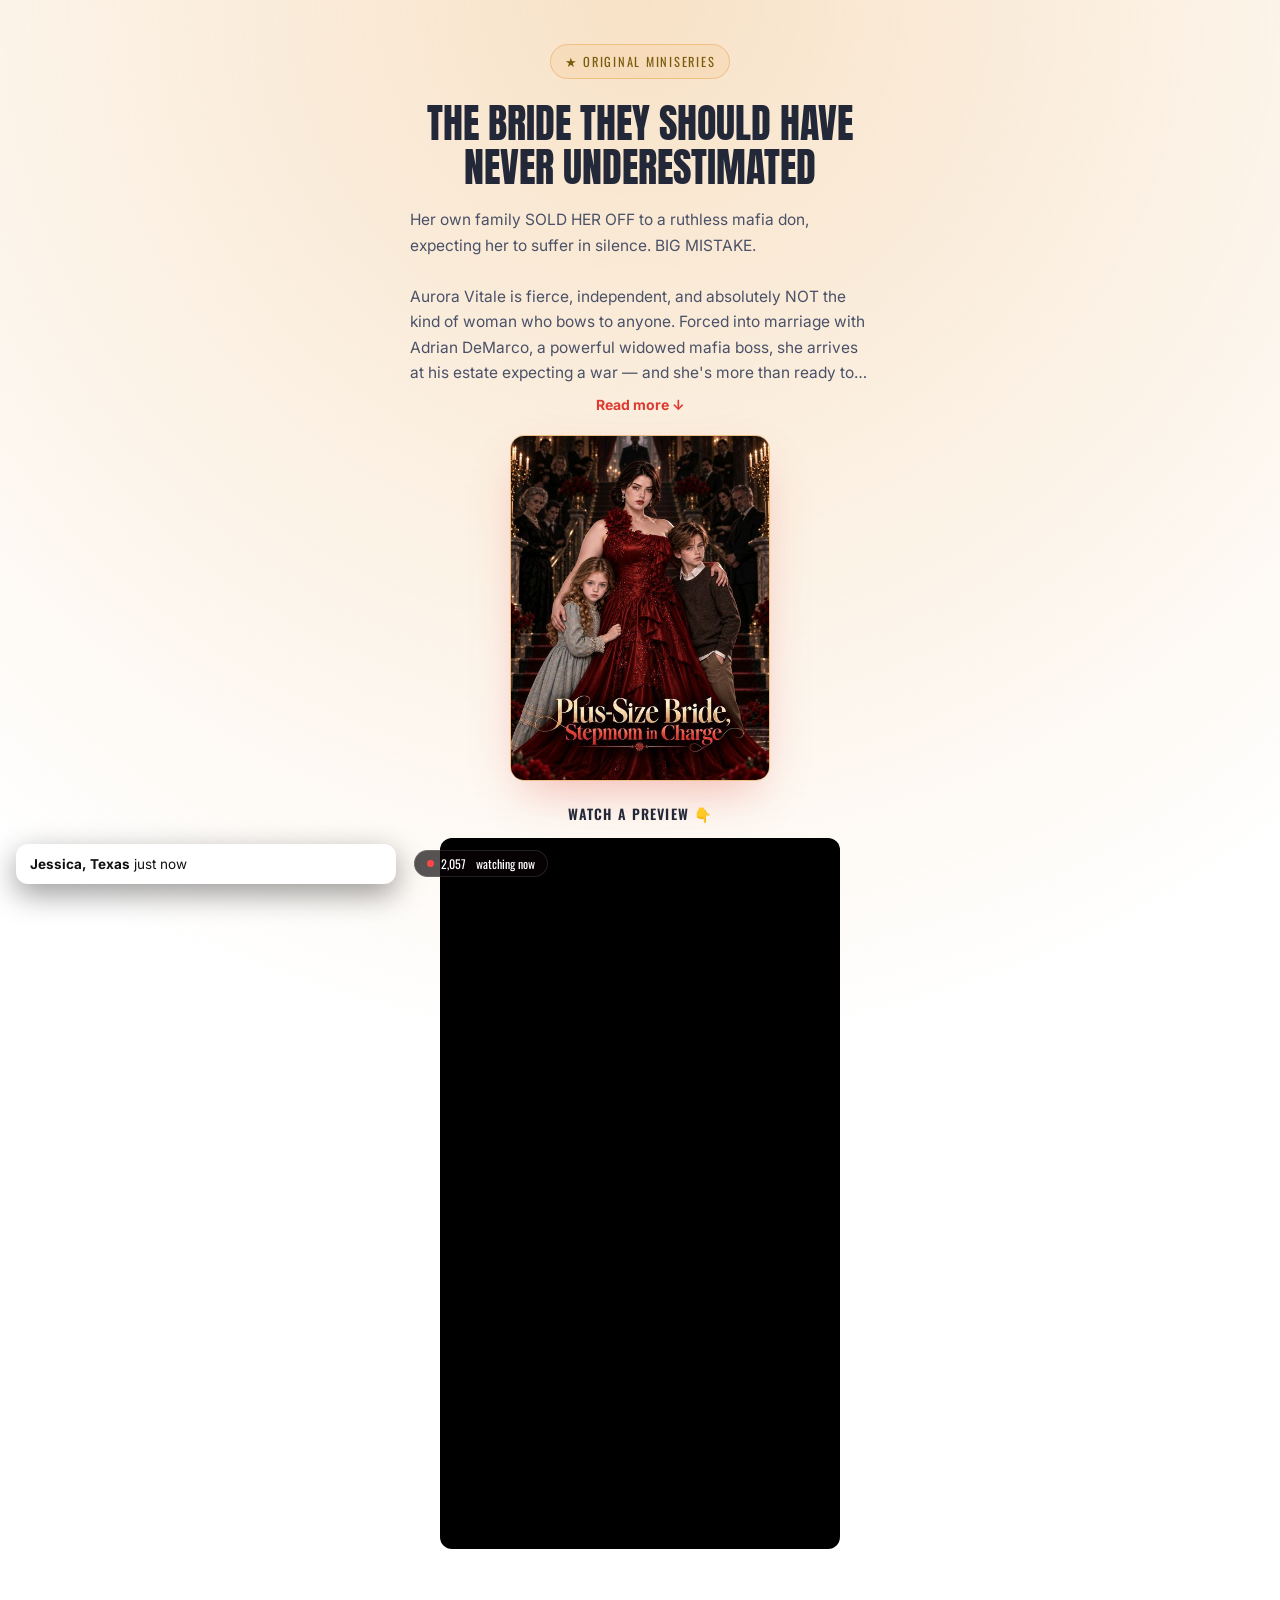
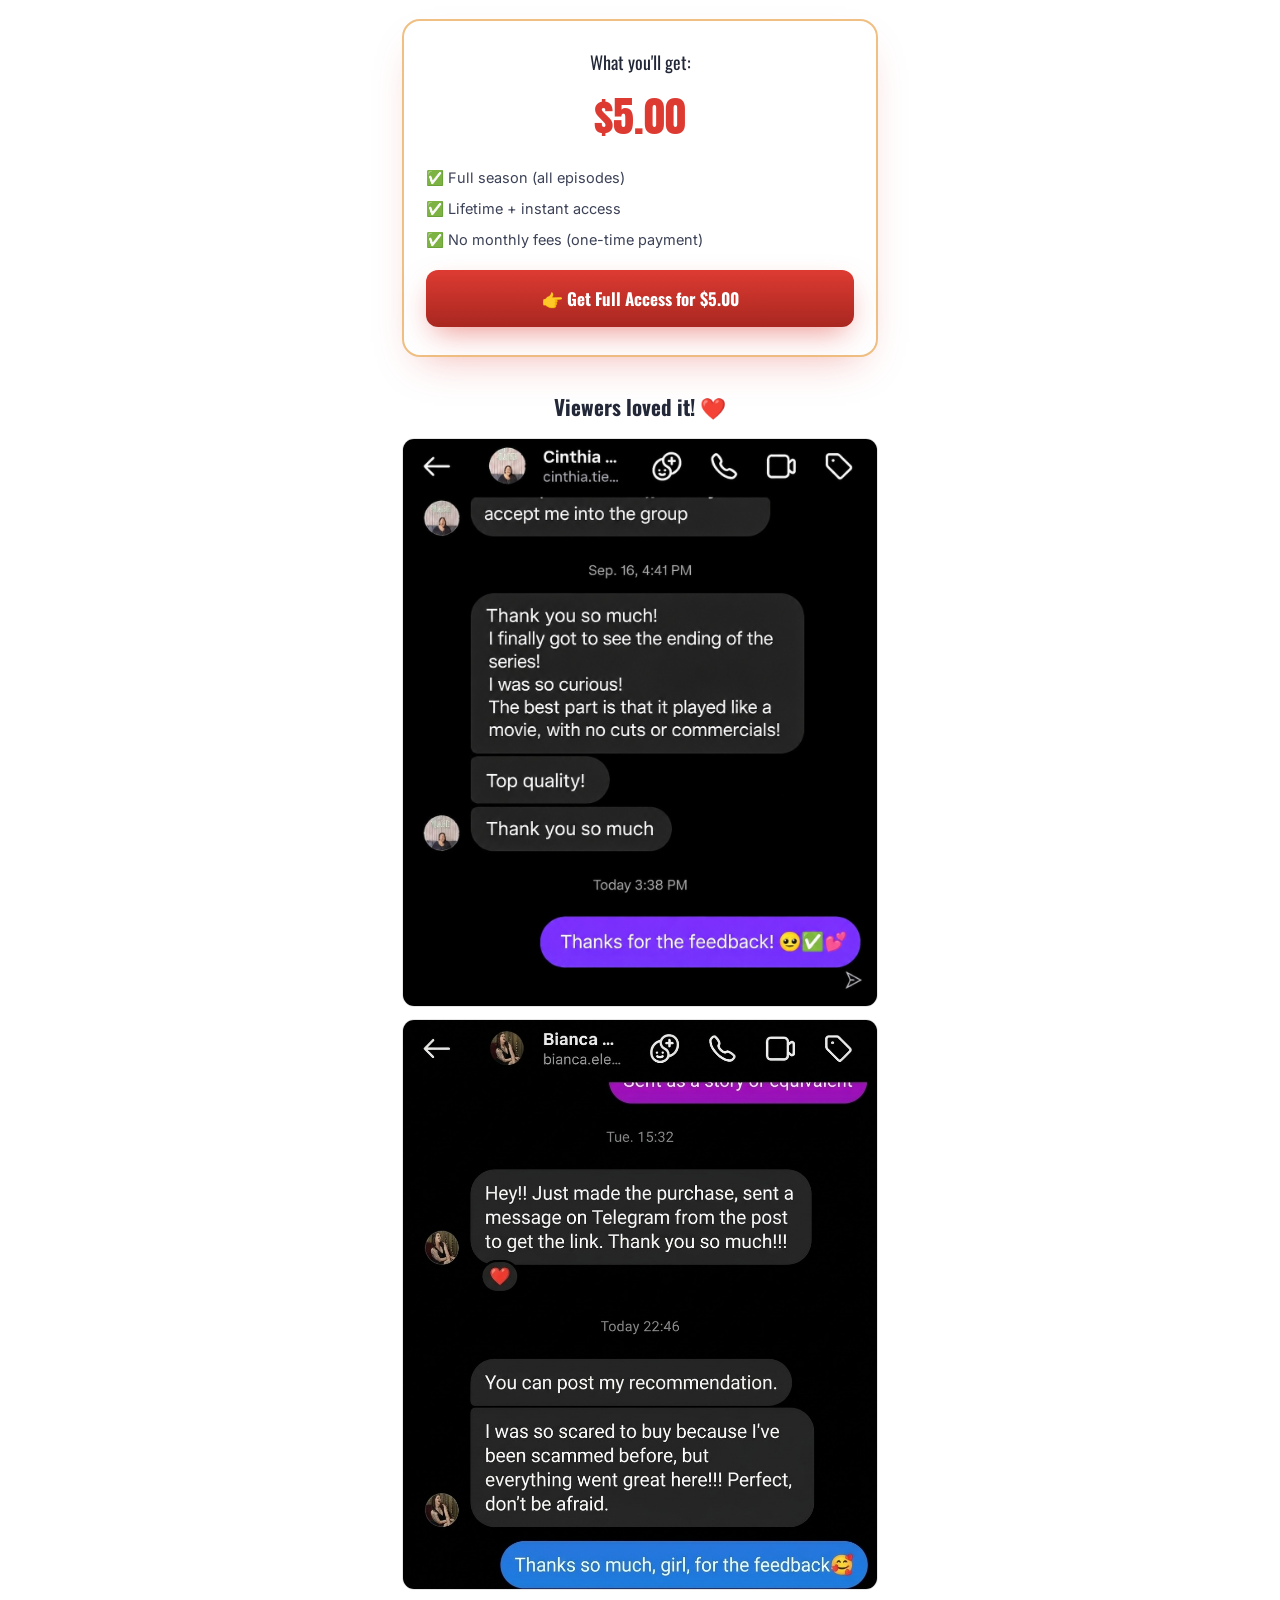
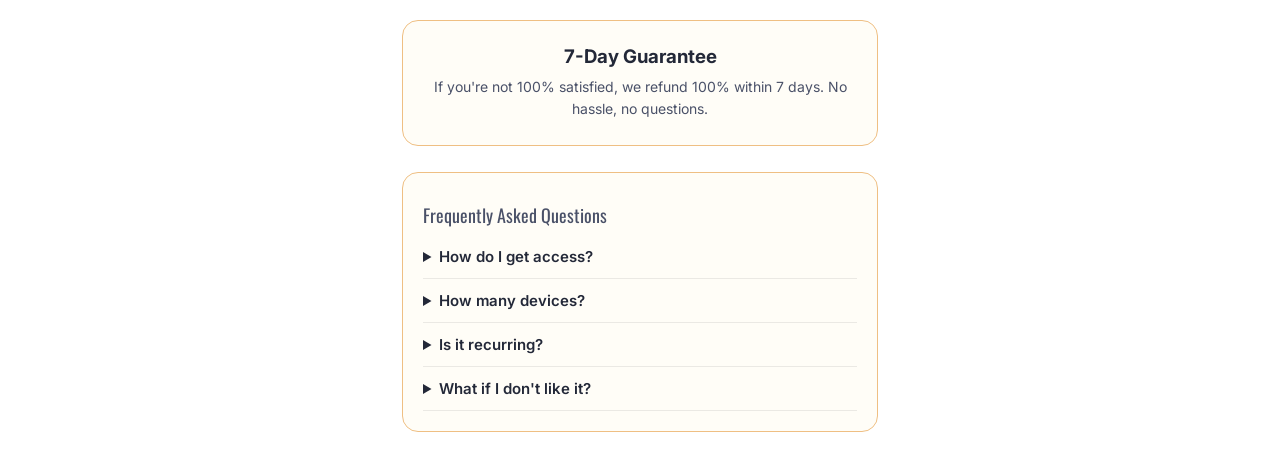
==== commit a6f2b6c1: "Video trava 100% apos primeiro play" ====
--- a/public/index.html
+++ b/public/index.html
@@ -29,6 +29,8 @@
 .click-catcher.top{top:0;left:0;width:100%;height:76px}
 .click-catcher.bottom{bottom:0;left:0;width:100%;height:84px}
 .click-catcher.side{top:76px;bottom:84px;right:0;width:86px}
+.full-lock{position:absolute;inset:0;z-index:40;background:transparent;display:none}
+.video-box.locked .full-lock{display:block}
 .viewer-badge{position:absolute;top:12px;left:12px;z-index:20;display:flex;align-items:center;gap:7px;background:rgba(10,4,6,.68);border:1px solid rgba(255,255,255,.12);color:#fff;font-family:'Oswald',sans-serif;font-size:12px;padding:6px 12px;border-radius:999px;line-height:1.1}
 .dot{width:7px;height:7px;border-radius:50%;background:#ff4747;animation:pulse 1.6s infinite}
 @keyframes pulse{0%{box-shadow:0 0 0 0 rgba(255,71,71,.55)}70%{box-shadow:0 0 0 7px rgba(255,71,71,0)}100%{box-shadow:0 0 0 0 rgba(255,71,71,0)}}
@@ -77,7 +79,7 @@
 <span class="viewer-badge"><span class="dot"></span><span id="viewers">2,058</span>&nbsp;watching now</span>
 <div class="video-box" id="ab-video-box">
 <iframe id="ab-video" src="https://www.tiktok.com/player/v1/7687159415908125985" allow="encrypted-media; picture-in-picture" loading="lazy" title="Preview"></iframe>
-<div class="click-catcher top"></div><div class="click-catcher bottom"></div><div class="click-catcher side"></div>
+<div class="click-catcher top"></div><div class="click-catcher bottom"></div><div class="click-catcher side"></div><div class="full-lock"></div>
 </div>
 </div>
 </div>
@@ -189,7 +191,13 @@
     var on = b.classList.toggle("clamped");
     moreBtn.textContent = on ? "Read more ↓" : "Show less ↑";
   };
-  document.getElementById("ab-video-box").innerHTML = '<iframe src="https://www.tiktok.com/player/v1/' + PREVIEWS[v].id + '" allow="encrypted-media; picture-in-picture" loading="lazy" title="Preview"></iframe><div class="click-catcher top"></div><div class="click-catcher bottom"></div><div class="click-catcher side"></div>';
+  document.getElementById("ab-video-box").innerHTML = '<iframe src="https://www.tiktok.com/player/v1/' + PREVIEWS[v].id + '" allow="encrypted-media; picture-in-picture" loading="lazy" title="Preview"></iframe><div class="click-catcher top"></div><div class="click-catcher bottom"></div><div class="click-catcher side"></div><div class="full-lock"></div>';
+  var vbox = document.getElementById("ab-video-box");
+  vbox.classList.remove("locked");
+  var locked = false;
+  function lock(){ if (locked) return; locked = true; vbox.classList.add("locked"); }
+  vbox.addEventListener("pointerdown", lock, {once: true});
+  window.addEventListener("blur", lock, {once: true});
   var fwd = "";
   try {
     var keep = new URLSearchParams(window.location.search);
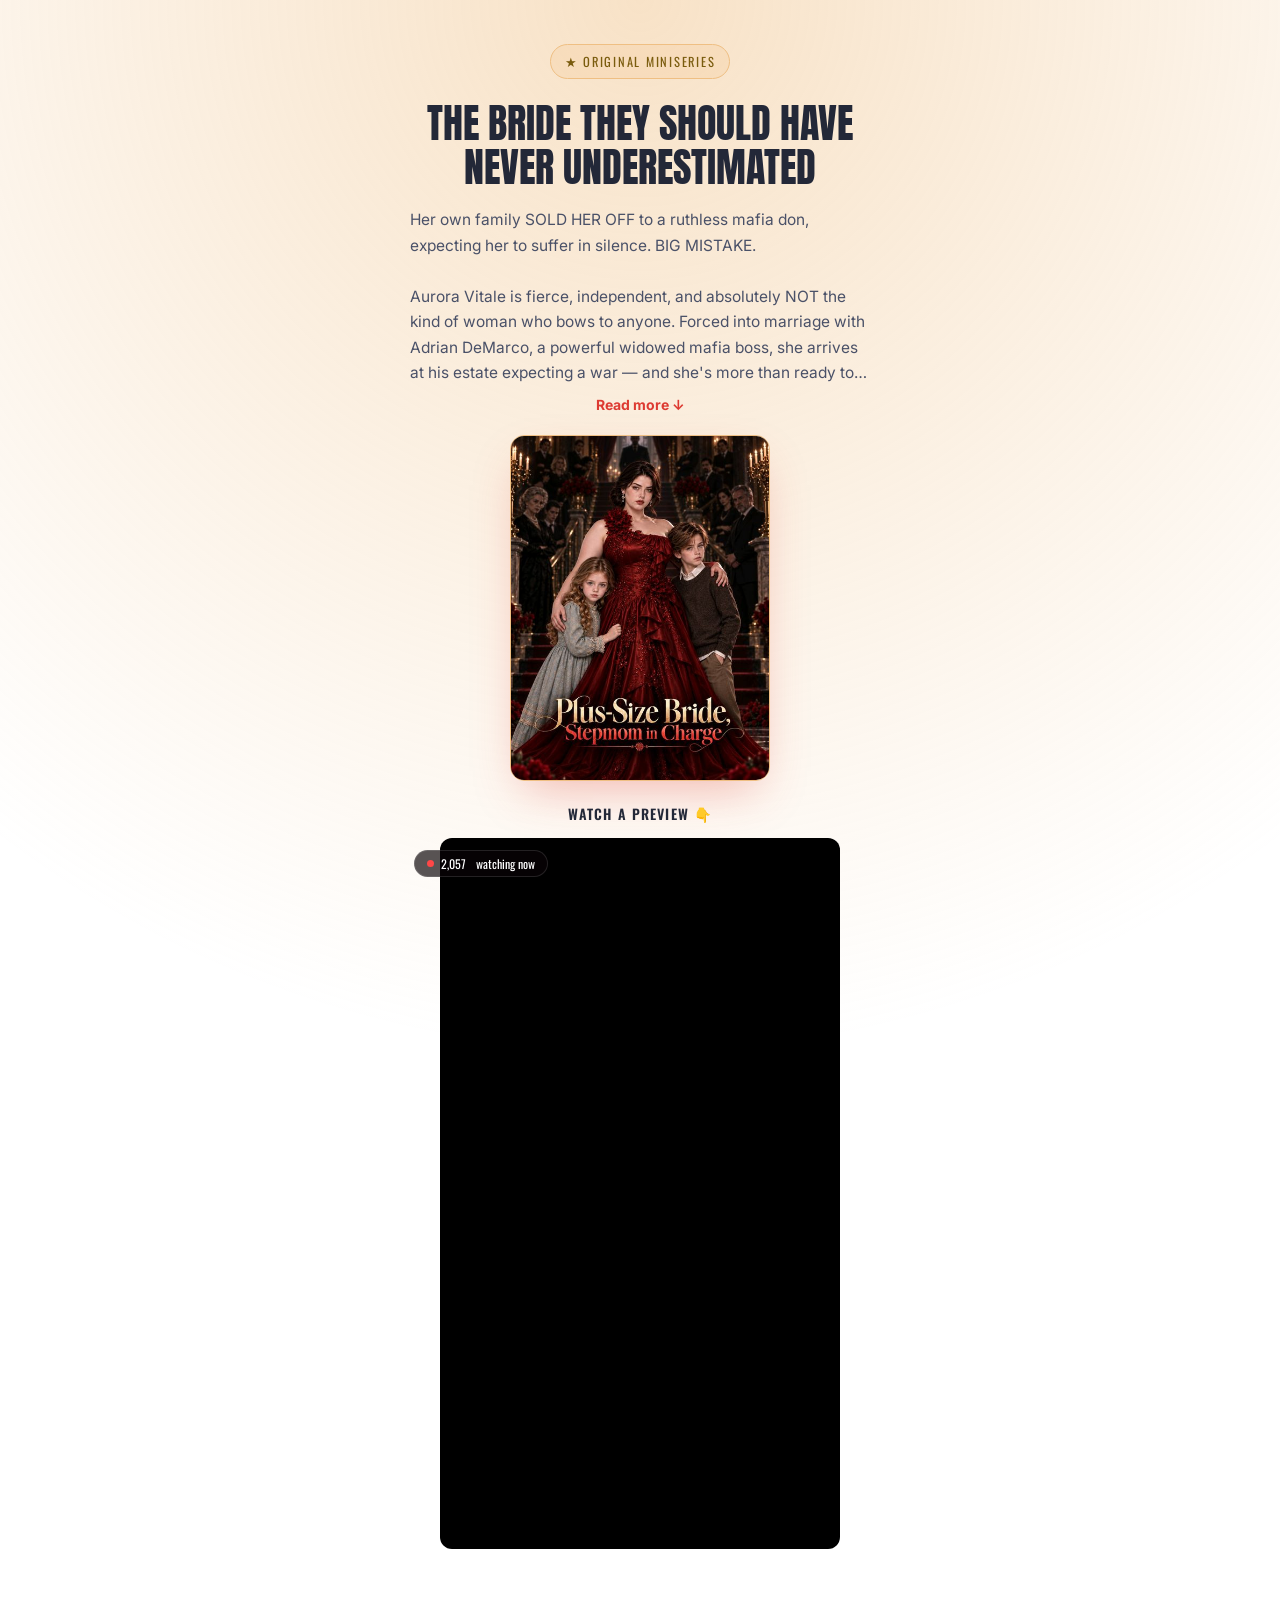
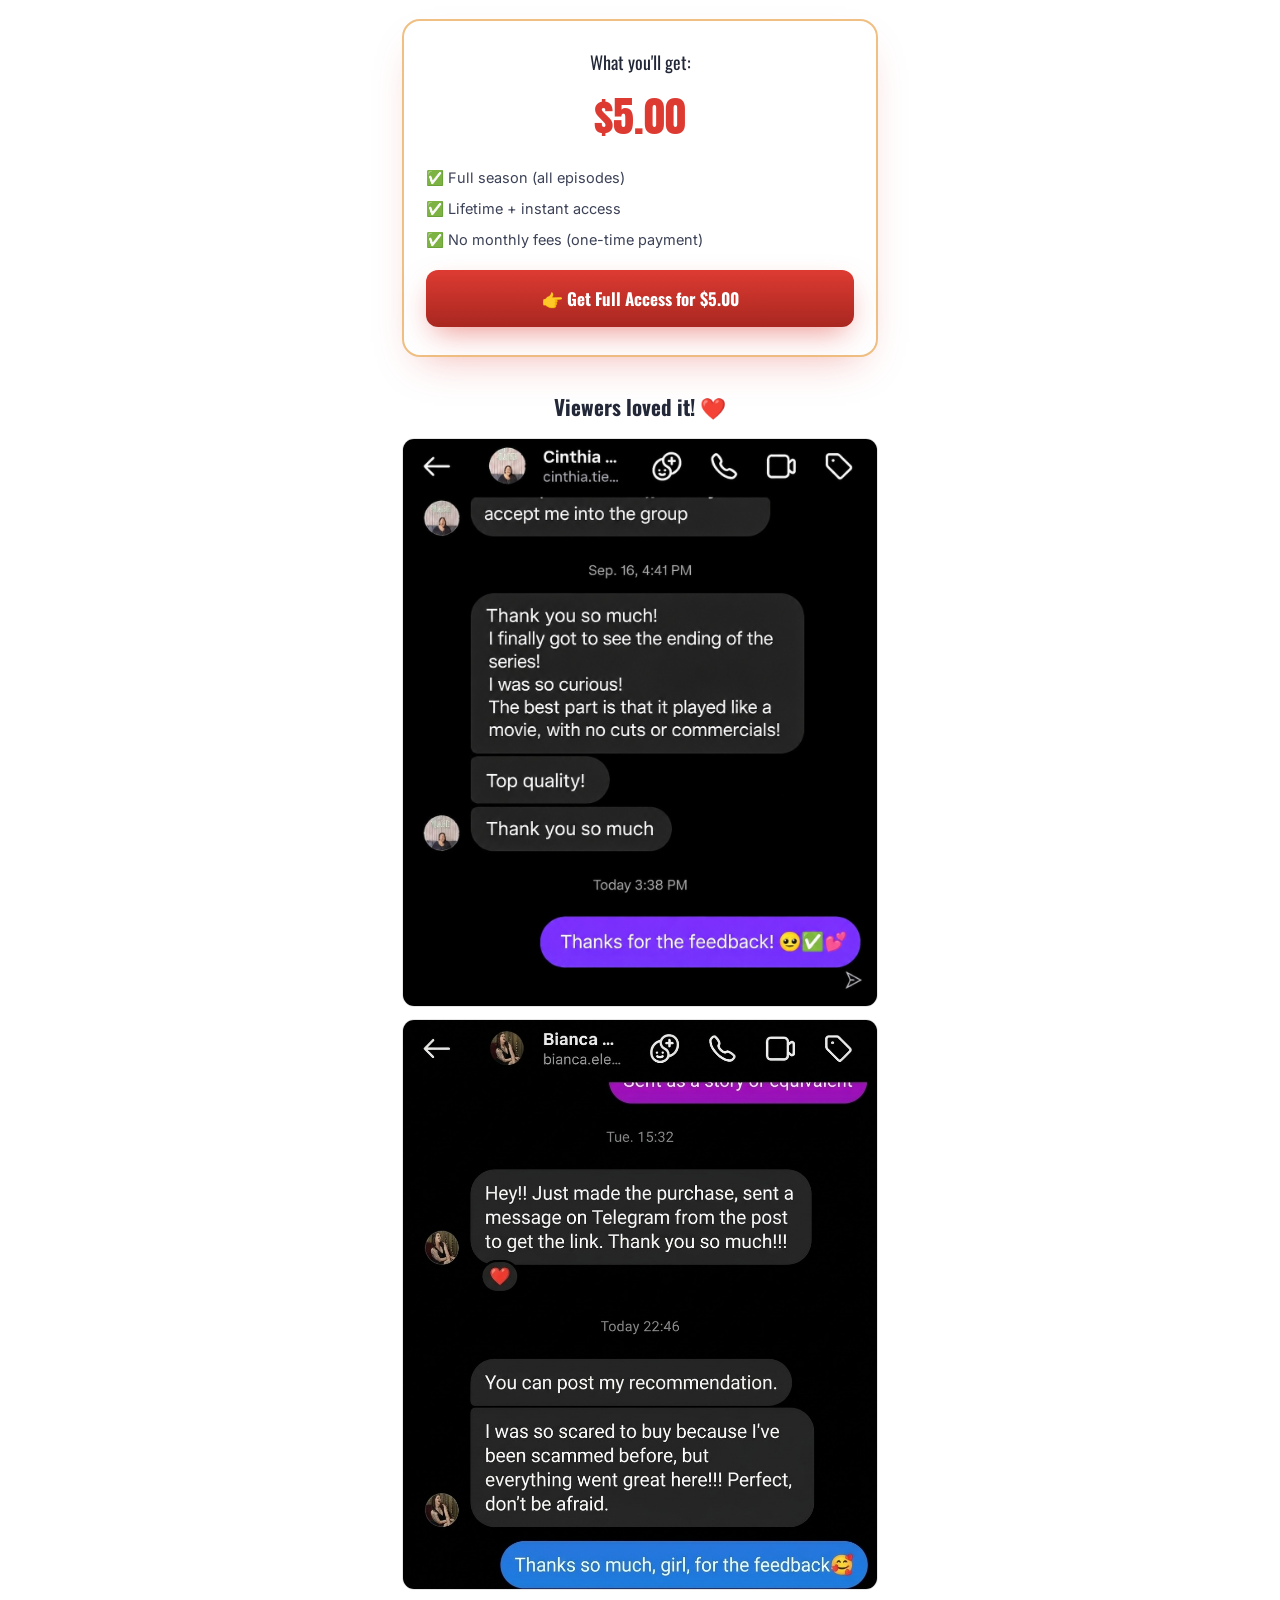
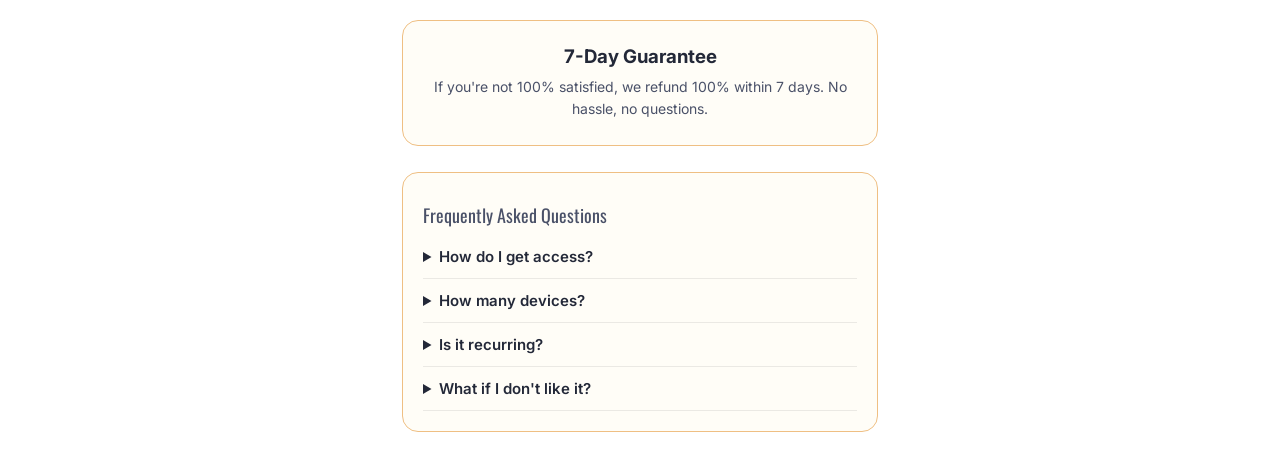
==== commit b0c97bb7: "Meta Pixel + Conversions API: PageView, InitiateCheckout, AddPaymentInfo, Purchase" ====
--- a/public/index.html
+++ b/public/index.html
@@ -5,6 +5,23 @@
 <meta name="viewport" content="width=device-width, initial-scale=1.0">
 <title>The Bride They Should Have Never Underestimated — Watch Now</title>
 <meta name="description" content="Aurora Vitale was sold off to a ruthless mafia don. Big mistake. Watch the preview now.">
+<!-- Meta Pixel Code -->
+<script>
+!function(f,b,e,v,n,t,s)
+{if(f.fbq)return;n=f.fbq=function(){n.callMethod?
+n.callMethod.apply(n,arguments):n.queue.push(arguments)};
+if(!f._fbq)f._fbq=n;n.push=n;n.loaded=!0;n.version='2.0';
+n.queue=[];t=b.createElement(e);t.async=!0;
+t.src=v;s=b.getElementsByTagName(e)[0];
+s.parentNode.insertBefore(t,s)}(window, document,'script',
+'https://connect.facebook.net/en_US/fbevents.js');
+fbq('init', '1387916253326765');
+fbq('track', 'PageView');
+</script>
+<noscript><img height="1" width="1" style="display:none"
+src="https://www.facebook.com/tr?id=1387916253326765&ev=PageView&noscript=1"
+/></noscript>
+<!-- End Meta Pixel Code -->
 <link rel="preconnect" href="https://fonts.googleapis.com">
 <link rel="preconnect" href="https://fonts.gstatic.com" crossorigin>
 <link href="https://fonts.googleapis.com/css2?family=Anton&family=Inter:ital,wght@0,400;0,500;0,600;1,400&family=Oswald:wght@500;600;700&display=swap" rel="stylesheet">
@@ -212,7 +229,13 @@
   sendTrack(combo, "view");
   ["pay-premium","pay-basic"].forEach(function(id){
     var a = document.getElementById(id);
-    if (a && !a.dataset.tracked) { a.dataset.tracked = "1"; a.addEventListener("click", function(){ sendTrack(combo, "click"); }); }
+    if (a && !a.dataset.tracked) { a.dataset.tracked = "1"; a.addEventListener("click", function(){
+      sendTrack(combo, "click");
+      try {
+        var val = (id === "pay-premium") ? 10.00 : 5.00;
+        if (window.fbq) fbq('track', 'InitiateCheckout', {value: val, currency: 'USD', content_ids: [id], content_type: 'product'});
+      } catch(e){}
+    }); }
   });
 }
 var forced = qs("ab");
@@ -232,7 +255,10 @@
 function show(){tn.textContent=pick(NAMES);tt.textContent=' '+pick(TIMES);toast.classList.add('show');setTimeout(function(){toast.classList.remove('show')},4500)}
 setTimeout(show,3000);setInterval(show,9000);
 var modal=document.getElementById('modal');
-document.getElementById('btn-buy').addEventListener('click',function(){modal.classList.add('active')});
+document.getElementById('btn-buy').addEventListener('click',function(){
+  modal.classList.add('active');
+  try { if (window.fbq) fbq('track', 'InitiateCheckout', {value: 5.00, currency: 'USD', content_name: 'Sales page CTA'}); } catch(e){}
+});
 document.getElementById('modal-close').addEventListener('click',function(){modal.classList.remove('active')});
 modal.addEventListener('click',function(e){if(e.target===modal)modal.classList.remove('active')});
 })();
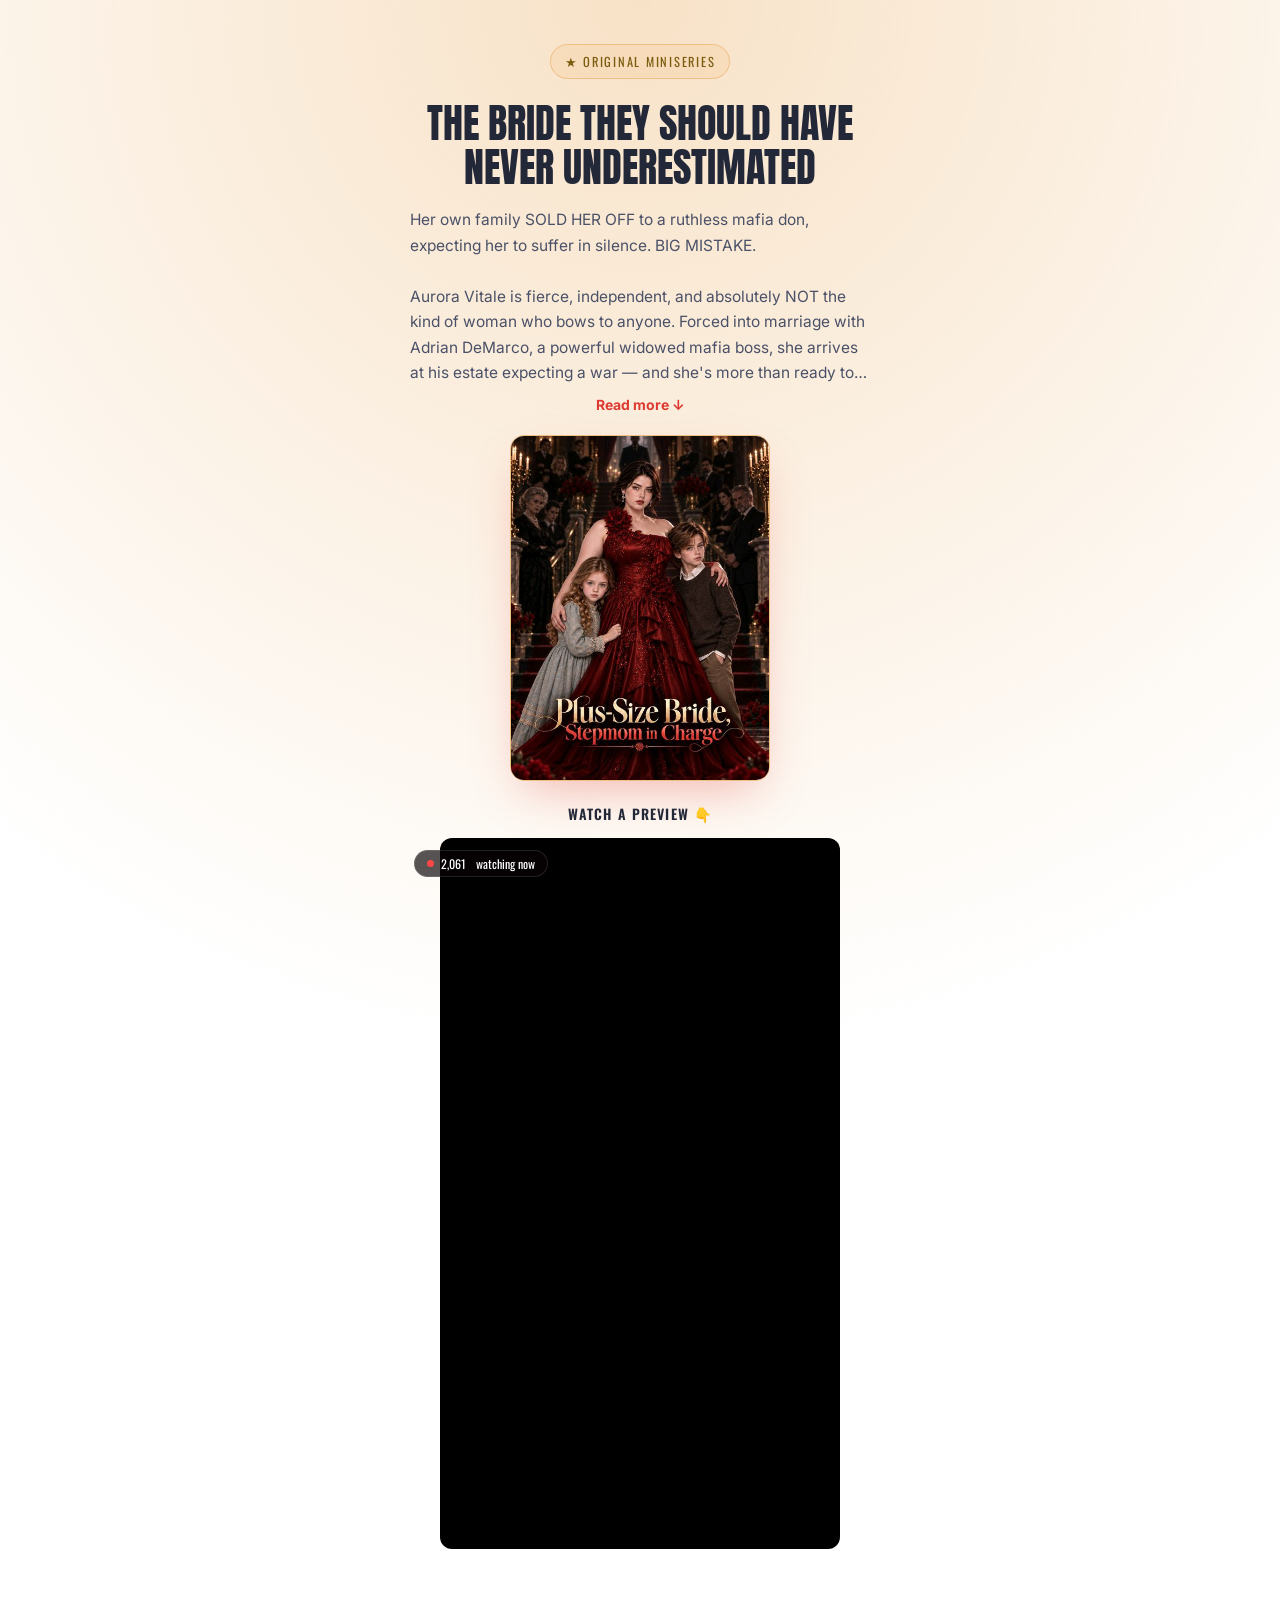
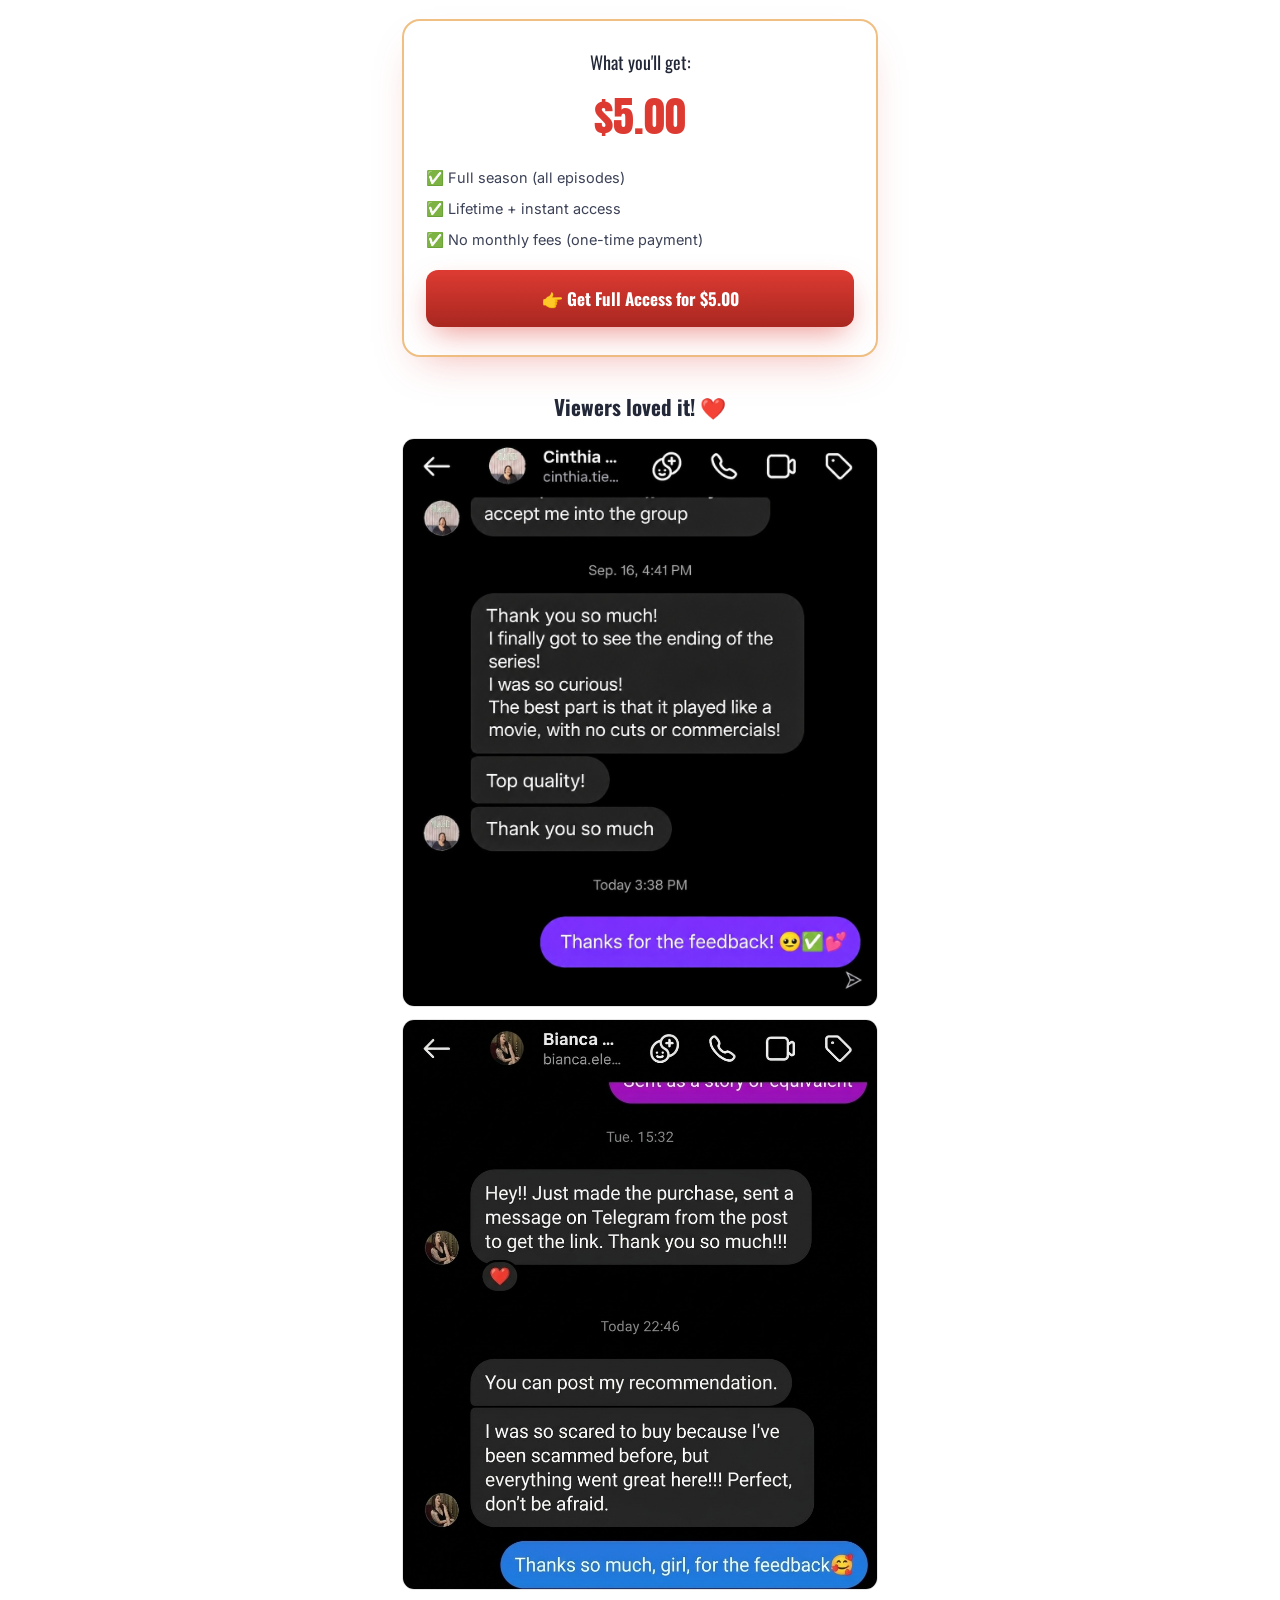
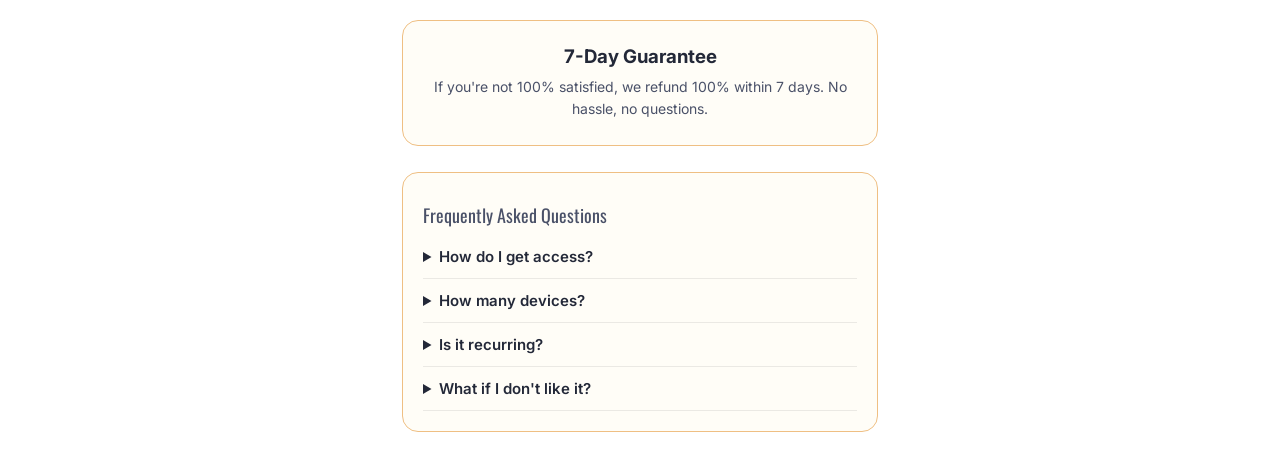
==== commit fe31c2e4: "Desduplica Pixel+CAPI: eventID compartilhado e remove InitiateCheckout duplo da vendas" ====
--- a/public/index.html
+++ b/public/index.html
@@ -231,10 +231,6 @@
     var a = document.getElementById(id);
     if (a && !a.dataset.tracked) { a.dataset.tracked = "1"; a.addEventListener("click", function(){
       sendTrack(combo, "click");
-      try {
-        var val = (id === "pay-premium") ? 10.00 : 5.00;
-        if (window.fbq) fbq('track', 'InitiateCheckout', {value: val, currency: 'USD', content_ids: [id], content_type: 'product'});
-      } catch(e){}
     }); }
   });
 }
@@ -257,7 +253,6 @@
 var modal=document.getElementById('modal');
 document.getElementById('btn-buy').addEventListener('click',function(){
   modal.classList.add('active');
-  try { if (window.fbq) fbq('track', 'InitiateCheckout', {value: 5.00, currency: 'USD', content_name: 'Sales page CTA'}); } catch(e){}
 });
 document.getElementById('modal-close').addEventListener('click',function(){modal.classList.remove('active')});
 modal.addEventListener('click',function(e){if(e.target===modal)modal.classList.remove('active')});
